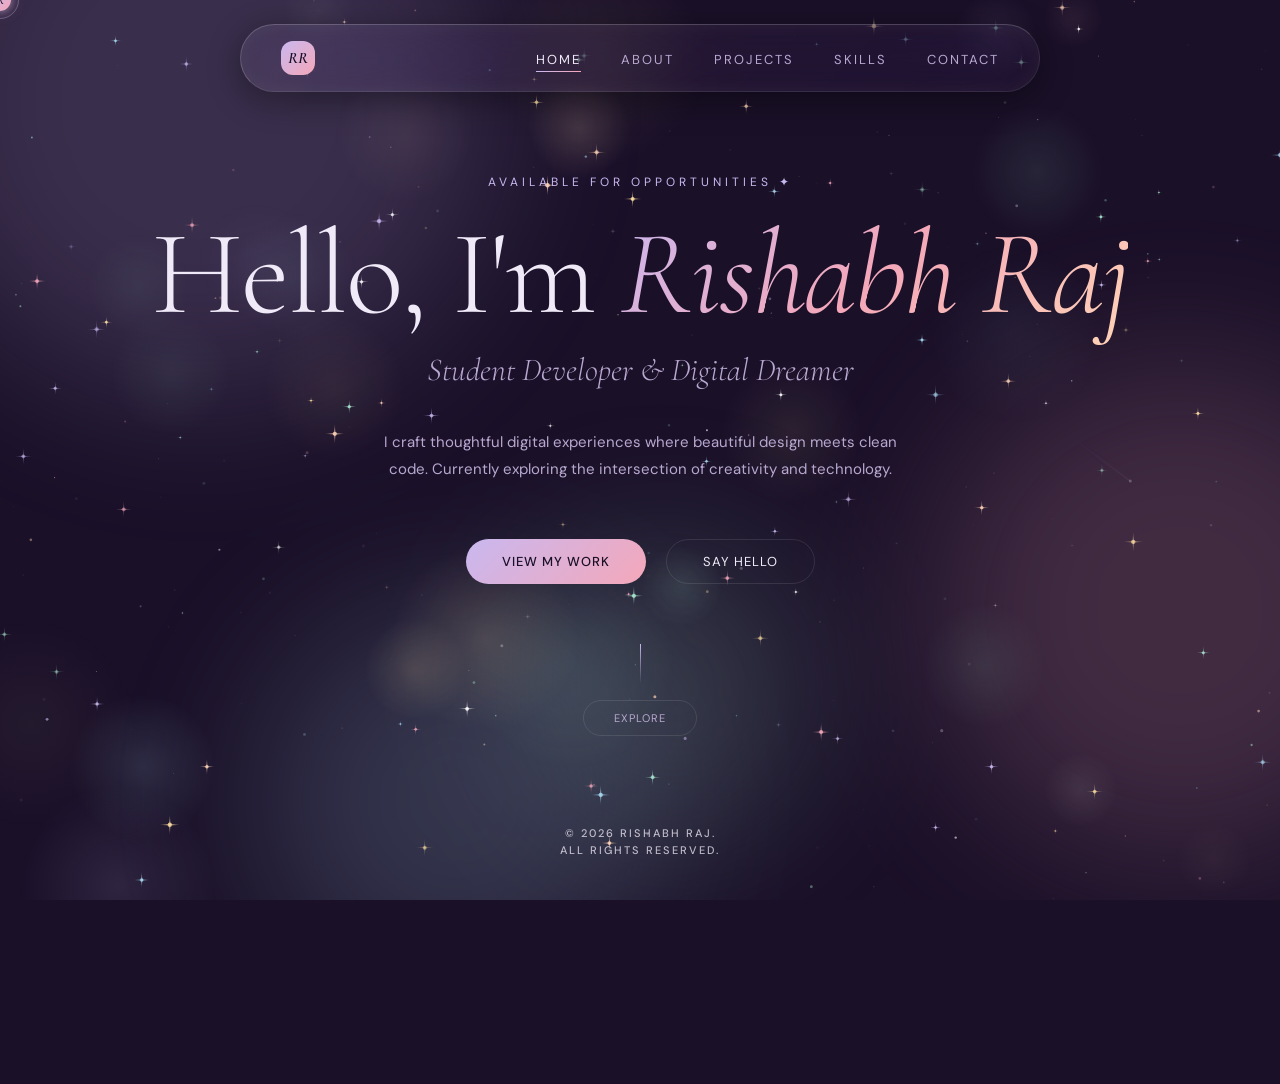
==== index.html @ dca831f1 "updated about page and added new sections" ====
<!DOCTYPE html>
<html lang="en">

<head>
  <meta charset="UTF-8">
  <meta name="viewport" content="width=device-width, initial-scale=1.0">
  <title>Rishabh's Portfolio</title>
  <link rel="icon"
    href="data:image/svg+xml,<svg xmlns='http://www.w3.org/2000/svg' viewBox='0 0 100 100'><rect width='100' height='100' rx='20' fill='%23c9b8f0'/><text x='50' y='72' font-family='serif' font-size='70' font-style='italic' fill='%231a1028' text-anchor='middle'>R</text></svg>">
  <link
    href="https://fonts.googleapis.com/css2?family=Cormorant+Garamond:ital,wght@0,300;0,400;0,600;1,300;1,400&family=DM+Sans:wght@300;400;500&display=swap"
    rel="stylesheet">
  <link rel="stylesheet" href="styles.css">
  <script src="tailwind-config.js"></script>
  <script src="https://cdn.tailwindcss.com"></script>
  </head>

<body>
  <!-- Loading Screen -->
  <div id="loading-screen">
    <div class="nav-logo-icon loading-logo">RR</div>
  </div>

  <div class="cursor" id="cursor">
    <div class="cursor-r">R</div>
  </div>
  <div class="cursor-ring" id="cursorRing"></div>

  <!-- Background -->
  <div class="bg-orbs">
    <div class="orb orb1"></div>
    <div class="orb orb2"></div>
    <div class="orb orb3"></div>
    <div class="orb orb4"></div>
  </div>
  <canvas id="starCanvas"></canvas>

  <!-- Nav -->
  <nav>
    <div class="nav-brand" onclick="showPage('home'); closeMobileNav();">
      <div class="nav-logo-icon">RR</div>
    </div>
    <ul class="nav-links">
      <li><a href="#" class="active" id="nav-home" onclick="showPage('home'); return false;">Home</a></li>
      <li><a href="#" id="nav-about" onclick="showPage('about'); return false;">About</a></li>
      <li><a href="#" id="nav-projects" onclick="showPage('projects'); return false;">Projects</a></li>
      <li><a href="#" id="nav-skills" onclick="showPage('skills'); return false;">Skills</a></li>
      <li><a href="#" id="nav-contact" onclick="showPage('contact'); return false;">Contact</a></li>
    </ul>
    <button class="nav-hamburger" id="hamburger" aria-label="Toggle menu" onclick="toggleMobileNav()">
      <span></span><span></span><span></span>
    </button>
    <button class="nav-back-btn" id="backBtn" aria-label="Go back" onclick="showPage('about'); closeMobileNav();" style="display:none;">
      ← Back
    </button>
  </nav>

  <!-- Mobile Nav Drawer -->
  <div class="mobile-nav-drawer" id="mobileNav">
    <a href="#" id="mnav-home" onclick="showPage('home');  closeMobileNav(); return false;">Home</a>
    <a href="#" id="mnav-about" onclick="showPage('about'); closeMobileNav(); return false;">About</a>
    <a href="#" id="mnav-projects" onclick="showPage('projects'); closeMobileNav(); return false;">Projects</a>
    <a href="#" id="mnav-skills" onclick="showPage('skills'); closeMobileNav(); return false;">Skills</a>
    <a href="#" id="mnav-contact" onclick="showPage('contact'); closeMobileNav(); return false;">Contact</a>
  </div>

  <!-- ===== HOME ===== -->
  <div class="page active" id="home">
    <div class="hero-eyebrow">Available for opportunities ✦</div>
    <h1 class="hero-name">Hello, I'm <span>Rishabh Raj</span></h1>
    <p class="hero-title">Student Developer & Digital Dreamer</p>
    <p class="hero-desc">I craft thoughtful digital experiences where beautiful design meets clean code. Currently
      exploring the intersection of creativity and technology.</p>
    <!-- <div class="hero-typing-wrap">
      I'm a <span class="hero-typing-text" id="typing-text"></span><span class="hero-typing-cursor"></span>
    </div> -->
    <div class="hero-cta">
      <a class="btn-primary" href="#" onclick="showPage('projects'); return false;">View My Work</a>
      <a class="btn-outline" href="#" onclick="showPage('contact'); return false;">Say Hello</a>
    </div>
    <div class="scroll-indicator">
      <div class="scroll-line"></div>
      <span class="btn-abt" onclick="showPage('about'); return false;">Explore</span>
    </div>
    <div class="copyright" style="position: absolute; bottom: 20px; width: 100%;">&copy; 2026 Rishabh Raj.<br>All rights
      reserved.</div>
  </div>

  <!-- ===== ABOUT ===== -->
  <div class="section-page" id="about">
    <div class="section-header">
      <p class="section-eyebrow">Who I am</p>
      <h2 class="section-title">A little bit <em>about me</em></h2>
    </div>
    <div class="about-grid">
      <div class="about-left">
        <div class="about-avatar">
          <div class="avatar-ring"></div>
          <div class="avatar-initials">RR</div>
        </div>
        <div class="about-info">
          <p>🎓 Computer Science Student</p>
          <p>🌐 Technical Associate(Web Dev) at Coding Ninjas 10X SRM</p>
          <p>💻 Full-Stack Enthusiast</p>
          <p>📍 Chennai</p>

        </div>
      </div>
      <div class="about-right">
        <p class="about-bio">"I believe great software should feel effortless — the kind that makes you smile the moment
          you use it."</p>
        <p class="about-body">I'm a passionate student developer currently pursuing my B.Tech degree in Computer Science
          Engineering (Specialisation in Software Engineering) from SRMIST Kattankulathur,Chennai. I
          love building projects that blend aesthetic design with functional code — whether that's a sleek web app, an
          interactive dashboard, or a creative experiment.</p>
        <p class="about-body">When I'm not debugging at 2am, you'll find me sketching UI concepts, exploring new
          frameworks, or getting lost in a good playlist. I'm always looking for the next interesting problem to solve.
        </p>
        <div class="about-tags">
          <div class="tag">Open Source</div>
          <div class="tag">Web Dev</div>
          <div class="tag">Design Thinking</div>
          <div class="tag">Problem Solving</div>
          <div class="tag">Hackathons</div>
          <div class="tag">Coffee ☕</div>
        </div>
        <button class="btn-primary" style="margin-top:2rem;" onclick="showPage('education'); closeMobileNav();">View Education Details →</button>
      </div>
    </div>
    <div class="footer-line">✦ &nbsp; Always learning &nbsp; ✦</div>
    <div class="copyright">&copy; 2026 Rishabh Raj.<br>All rights reserved.</div>
  </div>

  <!-- ===== PROJECTS ===== -->
  <div class="section-page" id="projects">
    <div class="section-header">
      <p class="section-eyebrow">What I've built</p>
      <h2 class="section-title">Selected <em>Projects</em></h2>
    </div>
    <div class="projects-grid">
      <div class="project-card transition-all hover:scale-[1.02]" onclick="openProjectModal('french-tech')">
        <div class="project-arrow">↗</div>
        <div class="project-number">01</div>
        <div class="project-tag">Full Stack</div>
        <h3 class="project-title">France & Technology</h3>
        <p class="project-desc">A beautifully minimal website desgined on France and it's home developed technologies.
        </p>
        <div class="project-stack">
          <span class="stack-chip">React</span>
          <span class="stack-chip">Node.js</span>
          <span class="stack-chip">Tailwind</span>
        </div>
      </div>
      <div class="project-card transition-all hover:scale-[1.02]" onclick="openProjectModal('chandrayaan3')">
        <div class="project-arrow">↗</div>
        <div class="project-number">02</div>
        <div class="project-tag">Space Tech</div>
        <h3 class="project-title">Chandrayaan Mission Web</h3>
        <p class="project-desc">A website purely designed for information on third mission of Chandrayaan.</p>
        <div class="project-stack">
          <span class="stack-chip">HTML</span>
          <span class="stack-chip">Javascript</span>
          <span class="stack-chip">Tailwind</span>
        </div>
      </div>

      <div class="project-card transition-all hover:scale-[1.02]" onclick="openProjectModal('todo-cli')">
        <div class="project-arrow">↗</div>
        <div class="project-number">03</div>
        <div class="project-tag">CLI Tool</div>
        <h3 class="project-title">To-Do List App</h3>
        <p class="project-desc">A terminal-based note-taking tool for developers with markdown support, tagging, and
          instant fuzzy search.</p>
        <div class="project-stack">
          <span class="stack-chip">Python</span>
          <span class="stack-chip">CLI</span>
          <span class="stack-chip">Terminal</span>
        </div>
      </div>

      <!-- <div class="project-card transition-all hover:scale-[1.02]" onclick="openProjectModal('tech-event')">
        <div class="project-arrow">↗</div>
        <div class="project-number">04</div>
        <div class="project-tag">Frontend</div>
        <h3 class="project-title">Tech Event Web</h3>
        <p class="project-desc">A clean and responsive promotional website for a technology event showcasing schedules
          and speakers.</p>
        <div class="project-stack">
          <span class="stack-chip">HTML</span>
          <span class="stack-chip">CSS</span>
          <span class="stack-chip">Javascript</span>
        </div>
      </div> -->
    </div>
    <div style="display: flex; justify-content: center; margin: 60px 0 30px;">
      <span class="btn-abt"
        onclick="window.open('https://github.com/OpticRish/','_blank'); event.stopPropagation();">More projects on
        GitHub ↗</span>
    </div>
    <div class="copyright">&copy; 2026 Rishabh Raj.<br>All rights reserved.</div>
  </div>

  <!-- ===== SKILLS ===== -->
  <div class="section-page" id="skills">
    <div class="section-header">
      <p class="section-eyebrow">What I know</p>
      <h2 class="section-title">My <em>Skills</em></h2>
    </div>
    <div class="skills-layout">
      <div class="skill-category">
        <div class="skill-category-title">Frontend</div>
        <div class="tools-cloud">
          <div class="tool-pill">HTML</div>
          <div class="tool-pill">CSS</div>
          <div class="tool-pill">Javascript</div>
          <div class="tool-pill">Tailwind</div>
          <div class="tool-pill">React</div>
        </div>
      </div>
      <div class="skill-category">

        <div class="skill-category">
          <div class="skill-category-title">Backend</div>
          <div class="tools-cloud">
            <div class="tool-pill">Node.js</div>
            <div class="tool-pill">MongoDB</div>
            <div class="tool-pill">Python</div>

          </div>
        </div>
      </div>
    </div>
    <div>
      <div class="skill-category">

        <div class="skill-category">
          <div class="skill-category-title">Other Skills</div>
          <div class="tools-cloud">
            <div class="tool-pill">Git</div>
            <div class="tool-pill">GitHub</div>
            <div class="tool-pill">Figma</div>
          </div>
        </div>
      </div>
    </div>
    <div class="skill-category">
      <div class="skill-category-title">Tools & Ecosystem</div>
      <div class="tools-cloud">
        <div class="tool-pill">VS Code</div>

        <div class="tool-pill">Vercel</div>
        <div class="tool-pill">Firebase</div>
        <div class="tool-pill">Notion</div>
        <div class="tool-pill">React Bits</div>
        <div class="tool-pill">Antigravity(MCP SERVER)</div>
      </div>
      <br>
    </div>
    <br>
    <div class="footer-line">✦ &nbsp; Always adding to the list &nbsp; ✦</div>
    <div class="copyright">&copy; 2026 Rishabh Raj.<br>All rights reserved.</div>
  </div>
  </div>
  <!-- <div class="footer-line">✦ &nbsp; Always adding to the list &nbsp; ✦</div> -->
  </div>

  <!-- ===== CONTACT ===== -->
  <div class="section-page" id="contact">
    <div class="section-header">
      <p class="section-eyebrow">Get in touch</p>
      <h2 class="section-title">Let's <em>connect</em></h2>
    </div>
    <div class="contact-layout">
      <div class="contact-left">
        <p class="contact-tagline">"Open to internships, collaborations, and interesting conversations."</p>
        <div class="contact-links">
          <a href="mailto:alex@example.com" class="contact-link">
            <div class="contact-icon email">✉</div>
            <div>
              <div
                style="font-size:12px;letter-spacing:1px;text-transform:uppercase;color:var(--muted);margin-bottom:2px;">
                Email</div>
              <div>rajrish0915@gmail.com</div>
            </div>
          </a>
          <a href="https://github.com/OpticRish/" target="_blank" rel="noopener noreferrer" class="contact-link">
            <div class="contact-icon github">⌘</div>
            <div>
              <div
                style="font-size:12px;letter-spacing:1px;text-transform:uppercase;color:var(--muted);margin-bottom:2px;">
                GitHub</div>
              <div>github.com/OpticRish</div>
            </div>
          </a>
          <a href="https://www.linkedin.com/in/rishabh-raj-1a5438371/" target="_blank" rel="noopener noreferrer"
            class="contact-link">
            <div class="contact-icon linkedin">in</div>
            <div>
              <div
                style="font-size:12px;letter-spacing:1px;text-transform:uppercase;color:var(--muted);margin-bottom:2px;">
                LinkedIn</div>
              <div>linkedin.com/in/rishabh-raj</div>
            </div>
          </a>

        </div>
      </div>
      <form id="contactForm" class="contact-form" action="https://formspree.io/f/xbdevveg" method="POST" onsubmit="return handleFormSubmit(event)">
        <div class="form-group">
          <label class="form-label">Your name</label>
          <input id="contact-name" name="name" type="text" class="form-input" placeholder="What should I call you?" required>
        </div>
        <div class="form-group">
          <label class="form-label">Email address</label>
          <input id="contact-email" name="email" type="email" class="form-input" placeholder="your@email.com" required>
        </div>
        <div class="form-group">
          <label class="form-label">Message</label>
          <textarea id="contact-message" name="message" class="form-textarea" placeholder="Tell me about your project, opportunity, or just say hi ✦" required></textarea>
        </div>
        <button type="submit" class="btn-primary" id="submit-btn" style="width:100%;justify-content:center;border:none;">Send Message ✦</button>
        <p id="contact-status" style="margin-top:1rem;color:var(--lavender);font-size:0.95rem;"></p>
      </form>
    </div>
    <div class="footer-line">✦ &nbsp; Made with care &nbsp; ✦</div>
    <div class="copyright">&copy; 2026 Rishabh Raj.<br>All rights reserved.</div>
  </div>

  <!-- ===== EDUCATION ===== -->
  <div class="section-page" id="education">
    <div class="section-header">
      <p class="section-eyebrow">My Journey</p>
      <h2 class="section-title"><em>Education & Experience</em></h2>
    </div>
    <div class="education-container max-w-3xl mx-auto">
      <!-- B.Tech -->
      <div class="education-card">
        <div class="education-header">
          <div>
            <h3 class="text-2xl text-lavender font-semibold">B.Tech in Computer Science Engineering</h3>
            <p class="text-muted text-sm mt-2">Specialisation: Software Engineering</p>
          </div>
          <span class="education-year">2025-2029</span>
        </div>
        <p class="text-textPrimary mb-3"><strong>SRMIST Kattankulathur, Chennai</strong></p>
        <p class="text-muted leading-relaxed mb-6">Currently pursuing my degree with focus on software engineering principles, web development, database management, and full-stack technologies. Actively involved in coding competitions and technical projects.</p>
        <div class="flex flex-wrap gap-2">
          <span class="px-3 py-1 bg-sky/10 border border-sky/20 rounded-lg text-[11px] text-sky">Programming for Problem Solving</span>
          <span class="px-3 py-1 bg-sky/10 border border-sky/20 rounded-lg text-[11px] text-sky">Web Development</span>
          <span class="px-3 py-1 bg-sky/10 border border-sky/20 rounded-lg text-[11px] text-sky">Database Management</span>
          <span class="px-3 py-1 bg-sky/10 border border-sky/20 rounded-lg text-[11px] text-sky">Object-Oriented Programming</span>
        </div>
      </div>

      <!-- Technical Associate -->
      <div class="education-card">
        <div class="education-header">
          <div>
            <h3 class="text-2xl text-lavender font-semibold">Technical Associate (Web Dev)</h3>
            <p class="text-muted text-sm mt-2">Coding Ninjas 10X SRM</p>
          </div>
          <span class="education-year">2026-Still Going On</span>
        </div>
        <p class="text-muted leading-relaxed mb-6">Mentoring students in web development fundamentals, conducting problem-solving sessions, and guiding through real-world projects. Helping students understand core concepts and best practices in modern web technologies.</p>
        <div class="flex flex-wrap gap-2">
          <span class="px-3 py-1 bg-mint/10 border border-mint/20 rounded-lg text-[11px] text-mint">Mentoring</span>
          <span class="px-3 py-1 bg-mint/10 border border-mint/20 rounded-lg text-[11px] text-mint">Guiding</span>
          <span class="px-3 py-1 bg-mint/10 border border-mint/20 rounded-lg text-[11px] text-mint">Leading</span>
          <span class="px-3 py-1 bg-mint/10 border border-mint/20 rounded-lg text-[11px] text-mint">Learning</span>
        </div>
      </div>
    </div>
    <div class="footer-line">✦ &nbsp; Always learning & growing &nbsp; ✦</div>
    <div class="copyright">&copy; 2026 Rishabh Raj.<br>All rights reserved.</div>
  </div>

  <!-- ===== PROJECT MODAL ===== -->
  <div id="project-modal"
    class="fixed inset-0 z-[999999] hidden items-center justify-center p-4 sm:p-6 opacity-0 transition-opacity duration-300 flex">
    <div class="absolute inset-0 project-modal-backdrop bg-deep/50 backdrop-blur-sm" onclick="closeProjectModal()"></div>
    <div
      class="relative w-full max-w-4xl bg-mid/30 backdrop-blur-[40px] border border-white/20 border-t-white/30 border-l-white/30 rounded-3xl shadow-[0_8px_32px_rgba(0,0,0,0.5),inset_0_0_32px_rgba(255,255,255,0.05)] overflow-hidden transform scale-95 transition-transform duration-300 flex flex-col md:flex-row h-auto max-h-[90vh]"
      id="project-modal-content">
      <button onclick="closeProjectModal()"
        class="absolute top-4 right-4 text-white/70 hover:text-white bg-deep/40 hover:bg-deep/60 rounded-full w-10 h-10 flex items-center justify-center transition-all z-10 text-2xl border border-white/20 backdrop-blur-md">&times;</button>

      <!-- Image Section -->
      <div
        class="w-full md:w-1/2 bg-deep/20 min-h-[250px] relative flex items-center justify-center p-6 border-b md:border-b-0 md:border-r border-white/10">
        <div
          class="w-full h-full rounded-xl overflow-hidden border border-white/10 shadow-[0_8px_32px_rgba(0,0,0,0.3)] relative group">
          <img id="modal-img" src="" alt="Project Preview"
            class="w-full h-full object-cover object-top transition-transform duration-700 group-hover:scale-105" />
        </div>
      </div>

      <!-- Content Section -->
      <div class="w-full md:w-1/2 p-8 sm:p-10 flex flex-col justify-center overflow-y-auto">
        <div id="modal-tag"
          class="inline-block px-3 py-1 bg-lavender/10 text-lavender text-xs uppercase tracking-widest rounded-lg w-max mb-4">
          Tag</div>
        <h2 id="modal-title" class="font-serif text-3xl sm:text-4xl text-textPrimary mb-4 leading-tight italic">Project
          Title</h2>
        <p id="modal-desc" class="text-muted text-sm sm:text-base leading-relaxed mb-8">Detailed description goes
          here...</p>

        <div class="mb-8">
          <h4 class="text-[10px] uppercase tracking-widest text-rose mb-3">Tech Stack</h4>
          <div id="modal-stack" class="flex flex-wrap gap-2">
            <!-- Stack chips injected via JS -->
          </div>
        </div>

        <div class="flex flex-wrap gap-4 mt-auto pt-4 border-t border-lavender/10">
          <a id="modal-live-link" href="#" target="_blank"
            class="px-6 py-3 bg-lavender text-deep rounded-full text-sm font-semibold hover:bg-rose transition-all flex items-center gap-2 shadow-[0_0_15px_rgba(201,184,240,0.3)] hover:scale-105">
            <span>Visit Live Site</span> ↗
          </a>
          <a id="modal-github" href="#" target="_blank"
            class="px-6 py-3 border border-lavender/30 rounded-full text-sm text-textPrimary hover:border-lavender hover:bg-lavender/10 transition-all flex items-center gap-2 hover:scale-105">
            <span>GitHub Repo</span> <span class="text-lg">⌘</span>
          </a>
        </div>
      </div>
    </div>
  </div>

    <script src="script.js"></script>
</body>

</html>
---- styles.css ----
:root {
  --rose: #f4a7b9;
  --lavender: #c9b8f0;
  --sky: #a8d8f0;
  --mint: #a8e6cf;
  --peach: #ffd3b6;
  --gold: #ffe0a3;
  --deep: #1a1028;
  --mid: #2d1f45;
  --soft: #3d2a5a;
  --text: #f0eaf8;
  --muted: #b8a8d0;
  --card: rgba(255, 255, 255, 0.05);
  --border: rgba(255, 255, 255, 0.1);
}

* {
  margin: 0;
  padding: 0;
  box-sizing: border-box;
}

html {
  scroll-behavior: smooth;
}

body {
  font-family: 'DM Sans', sans-serif;
  background: var(--deep);
  color: var(--text);
  min-height: 100vh;
  overflow-x: hidden;
}

/* ===== LOADER ===== */
#loading-screen {
  position: fixed;
  inset: 0;
  background: var(--deep);
  z-index: 99999;
  display: flex;
  align-items: center;
  justify-content: center;
  transition: opacity 0.8s ease-out, visibility 0.8s ease-out;
}

.loading-logo {
  animation: pulseLogo 1.5s infinite ease-in-out;
}

@keyframes pulseLogo {
  0% {
    transform: scale(1);
    box-shadow: 0 0 0 rgba(201, 184, 240, 0);
  }

  50% {
    transform: scale(1.15);
    box-shadow: 0 0 30px rgba(201, 184, 240, 0.4);
  }

  100% {
    transform: scale(1);
    box-shadow: 0 0 0 rgba(201, 184, 240, 0);
  }
}

body.loaded #loading-screen {
  opacity: 0;
  visibility: hidden;
}

/* ===== CURSOR ===== */
/* Hide system cursor everywhere */
/* On touch/mobile: restore normal cursor */
@media (hover: none) and (pointer: coarse) {
  *,
  *::before,
  *::after {
    cursor: auto !important;
  }

  .cursor,
  .cursor-ring {
    display: none !important;
  }
}

@media (hover: hover) {
  *,
  *::before,
  *::after {
    cursor: none !important;
  }
}

/* The "R" cursor badge */
.cursor {
  width: 22px;
  height: 22px;
  position: fixed;
  pointer-events: none;
  z-index: 9999999;
  transform: translate(-50%, -50%);
  transition: transform 0.18s cubic-bezier(0.23, 1, 0.32, 1),
    opacity 0.3s ease;
  will-change: left, top, transform;
}

/* Inner SVG R label */
.cursor-r {
  width: 100%;
  height: 100%;
  border-radius: 50%;
  background: linear-gradient(135deg, var(--lavender), var(--rose));
  display: flex;
  align-items: center;
  justify-content: center;
  font-family: 'Cormorant Garamond', serif;
  font-size: 11px;
  font-weight: 600;
  font-style: italic;
  color: var(--deep);
  box-shadow:
    0 0 8px rgba(201, 184, 240, 0.6),
    0 0 16px rgba(244, 167, 185, 0.3);
  transition: transform 0.15s ease, box-shadow 0.15s ease;
}

/* Trailing ring */
.cursor-ring {
  width: 38px;
  height: 38px;
  border: 1.5px solid rgba(201, 184, 240, 0.35);
  border-radius: 50%;
  position: fixed;
  pointer-events: none;
  z-index: 9999998;
  transform: translate(-50%, -50%);
  transition: left 0.14s ease, top 0.14s ease;
  backdrop-filter: blur(0px);
}

/* Scale up cursor R on hoverable elements */
a:hover~.cursor .cursor-r,
button:hover~.cursor .cursor-r {
  transform: scale(1.3);
}

.cursor.cursor--hover .cursor-r {
  transform: scale(1.35);
  box-shadow:
    0 0 16px rgba(201, 184, 240, 0.8),
    0 0 32px rgba(244, 167, 185, 0.5);
}

.cursor-ring.cursor--hover {
  border-color: rgba(201, 184, 240, 0.6);
  width: 46px;
  height: 46px;
}

/* ===== BACKGROUND ===== */
.bg-orbs {
  position: fixed;
  inset: 0;
  pointer-events: none;
  z-index: 0;
  overflow: hidden;
}

.orb {
  position: absolute;
  border-radius: 50%;
  filter: blur(80px);
  opacity: 0.18;
  animation: drift 20s ease-in-out infinite alternate;
}

.orb1 {
  width: 600px;
  height: 600px;
  background: var(--lavender);
  top: -200px;
  left: -100px;
  animation-duration: 25s;
}

.orb2 {
  width: 500px;
  height: 500px;
  background: var(--rose);
  top: 40%;
  right: -150px;
  animation-duration: 30s;
}

.orb3 {
  width: 400px;
  height: 400px;
  background: var(--sky);
  bottom: -100px;
  left: 20%;
  animation-duration: 22s;
}

.orb4 {
  width: 300px;
  height: 300px;
  background: var(--mint);
  top: 60%;
  left: 40%;
  animation-duration: 18s;
}

@keyframes drift {
  0% {
    transform: translate(0, 0) scale(1);
  }

  100% {
    transform: translate(40px, 60px) scale(1.08);
  }
}

/* ===== NAV ===== */
nav {
  position: fixed;
  top: 24px;
  left: 50%;
  transform: translateX(-50%);
  width: 90%;
  max-width: 800px;
  z-index: 100;
  display: flex;
  justify-content: space-between;
  align-items: center;
  padding: 16px 40px;
  background: linear-gradient(135deg, rgba(255, 255, 255, 0.05), rgba(255, 255, 255, 0.01));
  backdrop-filter: blur(40px) saturate(150%);
  -webkit-backdrop-filter: blur(40px) saturate(150%);
  border: 1px solid rgba(255, 255, 255, 0.1);
  border-top: 1px solid rgba(255, 255, 255, 0.2);
  border-left: 1px solid rgba(255, 255, 255, 0.2);
  border-radius: 40px;
  box-shadow: 0 8px 32px rgba(0, 0, 0, 0.4), inset 0 0 20px rgba(255, 255, 255, 0.05);
  transition: padding 0.3s, width 0.3s, top 0.3s;
}

.nav-brand {
  display: flex;
  align-items: center;
  gap: 12px;
  cursor: pointer;
}

.nav-logo-icon {
  display: flex;
  align-items: center;
  justify-content: center;
  width: 34px;
  height: 34px;
  background: linear-gradient(135deg, var(--lavender), var(--rose));
  border-radius: 12px;
  font-family: 'Cormorant Garamond', serif;
  font-size: 16px;
  font-weight: 600;
  color: var(--deep);
  font-style: italic;
}

.nav-logo {
  font-family: 'Cormorant Garamond', serif;
  font-size: 24px;
  font-weight: 300;
  letter-spacing: 3px;
  background: linear-gradient(135deg, var(--lavender), var(--rose));
  -webkit-background-clip: text;
  -webkit-text-fill-color: transparent;
  background-clip: text;
}

.nav-links {
  display: flex;
  gap: 40px;
  list-style: none;
}

.nav-links li a {
  color: var(--muted);
  text-decoration: none;
  font-size: 13px;
  letter-spacing: 2px;
  text-transform: uppercase;
  font-weight: 400;
  transition: color 0.3s;
  position: relative;
}

.nav-links li a::after {
  content: '';
  position: absolute;
  bottom: -4px;
  left: 0;
  right: 0;
  height: 1px;
  background: linear-gradient(90deg, var(--lavender), var(--rose));
  transform: scaleX(0);
  transition: transform 0.3s;
  transform-origin: left;
}

.nav-links li a:hover {
  color: var(--text);
}

.nav-links li a:hover::after {
  transform: scaleX(1);
}

.nav-links li a.active {
  color: var(--text);
}

.nav-links li a.active::after {
  transform: scaleX(1);
}

/* ===== PAGES ===== */
.page {
  display: none;
  min-height: 100vh;
  position: relative;
  z-index: 1;
}

.page.active {
  display: block;
}

/* ===== HOME PAGE ===== */
#home {
  display: none;
  align-items: center;
  justify-content: center;
  flex-direction: column;
  min-height: 100vh;
  padding: 120px 60px 80px;
  text-align: center;
  position: relative;
}

#home.active {
  display: flex;
}

.hero-eyebrow {
  font-size: 12px;
  letter-spacing: 4px;
  text-transform: uppercase;
  color: var(--lavender);
  margin-bottom: 24px;
  opacity: 0;
  animation: fadeUp 0.8s ease 0.3s forwards;
}

.hero-name {
  font-family: 'Cormorant Garamond', serif;
  font-size: clamp(64px, 10vw, 120px);
  font-weight: 300;
  line-height: 1;
  letter-spacing: -2px;
  margin-bottom: 16px;
  opacity: 0;
  animation: fadeUp 0.8s ease 0.5s forwards;
}

.hero-name span {
  font-style: italic;
  background: linear-gradient(135deg, var(--lavender) 0%, var(--rose) 50%, var(--peach) 100%);
  -webkit-background-clip: text;
  -webkit-text-fill-color: transparent;
  background-clip: text;
}

.hero-title {
  font-family: 'Cormorant Garamond', serif;
  font-size: clamp(20px, 3vw, 32px);
  font-weight: 300;
  font-style: italic;
  color: var(--muted);
  margin-bottom: 40px;
  opacity: 0;
  animation: fadeUp 0.8s ease 0.7s forwards;
}

.hero-desc {
  max-width: 520px;
  font-size: 15px;
  line-height: 1.8;
  color: var(--muted);
  margin-bottom: 56px;
  opacity: 0;
  animation: fadeUp 0.8s ease 0.9s forwards;
}

.hero-cta {
  display: flex;
  gap: 20px;
  justify-content: center;
  opacity: 0;
  animation: fadeUp 0.8s ease 1.1s forwards;
}

.btn-primary {
  padding: 14px 36px;
  background: linear-gradient(135deg, var(--lavender), var(--rose));
  color: var(--deep);
  border: none;
  border-radius: 40px;
  font-family: 'DM Sans', sans-serif;
  font-size: 13px;
  font-weight: 500;
  letter-spacing: 1px;
  text-transform: uppercase;
  cursor: pointer;
  transition: transform 0.3s, box-shadow 0.3s;
  text-decoration: none;
}

.btn-primary:hover {
  transform: translateY(-2px);
  box-shadow: 0 12px 40px rgba(201, 184, 240, 0.3);
}

.btn-outline {
  padding: 13px 36px;
  background: transparent;
  color: var(--text);
  border: 1px solid var(--border);
  border-radius: 40px;
  font-family: 'DM Sans', sans-serif;
  font-size: 13px;
  font-weight: 400;
  letter-spacing: 1px;
  text-transform: uppercase;
  cursor: pointer;
  transition: border-color 0.3s, background 0.3s;
  text-decoration: none;
}

.btn-outline:hover {
  border-color: var(--lavender);
  background: rgba(201, 184, 240, 0.08);
}

.btn-abt {
  padding: 10px 30px;
  border-color: #c9b8f0;
  letter-spacing: 1px;
  background: transparent;
  border: 1px solid var(--border);
  border-radius: 40px;
  cursor: pointer;
  text-transform: uppercase;
  transition: border-color 0.3s, background 0.3s;
}

.btn-abt:hover {
  border-color: var(--blue);
  background: #997c9e27;
}

.scroll-indicator {
  margin-top: 60px;
  margin-bottom: 30px;
  display: flex;
  flex-direction: column;
  align-items: center;
  gap: 16px;
  color: var(--muted);
  font-size: 11px;
  letter-spacing: 2px;
  text-transform: uppercase;
  opacity: 0;
  animation: fadeIn 1s ease 1.8s forwards;
}

.scroll-line {
  width: 1px;
  height: 40px;
  background: linear-gradient(to bottom, var(--lavender), transparent);
  animation: scrollPulse 2s ease-in-out infinite;
}

@keyframes scrollPulse {
  0%,
  100% {
    opacity: 0.3;
    height: 40px;
  }

  50% {
    opacity: 1;
    height: 60px;
  }
}

/* ===== SECTION BASE ===== */
.section-page {
  display: none;
  min-height: 100vh;
  padding: 120px 60px 80px;
  position: relative;
  z-index: 1;
}

.section-page.active {
  display: block;
}

.section-header {
  margin-bottom: 64px;
  opacity: 0;
  animation: fadeUp 0.8s ease 0.2s forwards;
}

.section-eyebrow {
  font-size: 11px;
  letter-spacing: 4px;
  text-transform: uppercase;
  color: var(--rose);
  margin-bottom: 12px;
}

.section-title {
  font-family: 'Cormorant Garamond', serif;
  font-size: clamp(44px, 6vw, 72px);
  font-weight: 300;
  line-height: 1.05;
}

.section-title em {
  font-style: italic;
  background: linear-gradient(135deg, var(--lavender), var(--rose));
  -webkit-background-clip: text;
  -webkit-text-fill-color: transparent;
  background-clip: text;
}

/* ===== ABOUT PAGE ===== */
.about-grid {
  display: grid;
  grid-template-columns: 1fr 1fr;
  gap: 80px;
  align-items: start;
  opacity: 0;
  animation: fadeUp 0.8s ease 0.4s forwards;
}

.about-left {
  background: transparent;
}

.about-avatar {
  width: 280px;
  height: 360px;
  border-radius: 120px 120px 40px 40px;
  background: linear-gradient(160deg, var(--lavender) 0%, var(--rose) 50%, var(--peach) 100%);
  margin-bottom: 32px;
  position: relative;
  overflow: hidden;
  display: flex;
  align-items: center;
  justify-content: center;
}

.avatar-initials {
  font-family: 'Cormorant Garamond', serif;
  font-size: 80px;
  font-weight: 300;
  color: rgba(26, 16, 40, 0.5);
  font-style: italic;
}

.avatar-ring {
  position: absolute;
  inset: -12px;
  border-radius: 132px 132px 52px 52px;
  border: 1px solid var(--lavender);
  opacity: 0.3;
}

.about-info p {
  font-size: 14px;
  color: var(--muted);
  line-height: 1.8;
  margin-bottom: 12px;
}

.about-right {
  background: transparent;
}

.about-bio {
  font-family: 'Cormorant Garamond', serif;
  font-size: 22px;
  font-weight: 300;
  line-height: 1.6;
  color: var(--text);
  margin-bottom: 32px;
}

.about-body {
  font-size: 15px;
  color: var(--muted);
  line-height: 1.9;
  margin-bottom: 24px;
}

.about-tags {
  display: flex;
  flex-wrap: wrap;
  gap: 10px;
  margin-top: 32px;
}

.tag {
  padding: 8px 20px;
  background: var(--card);
  border: 1px solid var(--border);
  border-radius: 30px;
  font-size: 12px;
  color: var(--muted);
  letter-spacing: 1px;
  backdrop-filter: blur(10px);
  transition: border-color 0.3s, color 0.3s;
}

.tag:hover {
  border-color: var(--lavender);
  color: var(--text);
}

/* ===== PROJECTS PAGE ===== */
.projects-grid {
  display: grid;
  grid-template-columns: repeat(auto-fill, minmax(340px, 1fr));
  gap: 28px;
  opacity: 0;
  animation: fadeUp 0.8s ease 0.4s forwards;
}

.project-card {
  background: var(--card);
  border: 1px solid var(--border);
  border-radius: 24px;
  padding: 32px;
  backdrop-filter: blur(20px);
  transition: transform 0.4s ease, border-color 0.4s, box-shadow 0.4s;
  cursor: pointer;
  position: relative;
  overflow: hidden;
}

.project-card::before {
  content: '';
  position: absolute;
  inset: 0;
  background: linear-gradient(135deg, rgba(201, 184, 240, 0.05), rgba(244, 167, 185, 0.05));
  opacity: 0;
  transition: opacity 0.4s;
}

.project-card:hover {
  transform: translateY(-6px);
  border-color: rgba(201, 184, 240, 0.3);
  box-shadow: 0 20px 60px rgba(201, 184, 240, 0.1);
}

.project-card:hover::before {
  opacity: 1;
}

.project-number {
  font-family: 'Cormorant Garamond', serif;
  font-size: 48px;
  font-weight: 300;
  color: rgba(201, 184, 240, 0.15);
  margin-bottom: 16px;
  font-style: italic;
}

.project-tag {
  display: inline-block;
  padding: 4px 12px;
  background: rgba(201, 184, 240, 0.12);
  border-radius: 10px;
  font-size: 11px;
  color: var(--lavender);
  letter-spacing: 1px;
  text-transform: uppercase;
  margin-bottom: 16px;
}

.project-title {
  font-family: 'Cormorant Garamond', serif;
  font-size: 28px;
  font-weight: 400;
  margin-bottom: 12px;
  line-height: 1.2;
}

.project-desc {
  font-size: 14px;
  color: var(--muted);
  line-height: 1.7;
  margin-bottom: 24px;
}

.project-stack {
  display: flex;
  gap: 8px;
  flex-wrap: wrap;
}

.stack-chip {
  padding: 4px 10px;
  background: rgba(168, 216, 240, 0.1);
  border: 1px solid rgba(168, 216, 240, 0.2);
  border-radius: 8px;
  font-size: 11px;
  color: var(--sky);
  letter-spacing: 0.5px;
}

.project-arrow {
  position: absolute;
  top: 32px;
  right: 32px;
  width: 36px;
  height: 36px;
  border: 1px solid var(--border);
  border-radius: 50%;
  display: flex;
  align-items: center;
  justify-content: center;
  color: var(--muted);
  font-size: 16px;
  transition: border-color 0.3s, color 0.3s, transform 0.3s;
}

.project-card:hover .project-arrow {
  color: var(--lavender);
  transform: rotate(45deg);
}

/* ===== SKILLS PAGE ===== */
.skills-layout {
  display: grid;
  grid-template-columns: 1fr 1fr;
  gap: 60px;
  opacity: 0;
  animation: fadeUp 0.8s ease 0.4s forwards;
}

.skill-category {
  margin-bottom: 40px;
}

.skill-category-title {
  font-size: 11px;
  letter-spacing: 3px;
  text-transform: uppercase;
  color: var(--lavender);
  margin-bottom: 24px;
  padding-bottom: 12px;
  border-bottom: 1px solid var(--border);
}

.skill-item {
  margin-bottom: 20px;
}

.skill-row {
  display: flex;
  justify-content: space-between;
  align-items: center;
  margin-bottom: 8px;
}

.skill-name {
  font-size: 14px;
  color: var(--text);
}

.skill-pct {
  font-size: 12px;
  color: var(--muted);
}

.skill-bar {
  height: 3px;
  background: rgba(255, 255, 255, 0.06);
  border-radius: 2px;
  overflow: hidden;
}

.skill-fill {
  height: 100%;
  border-radius: 2px;
  background: linear-gradient(90deg, var(--lavender), var(--rose));
  width: 0;
  transition: width 1.2s cubic-bezier(0.16, 1, 0.3, 1);
}

.skill-fill.sky {
  background: linear-gradient(90deg, var(--sky), var(--mint));
}

.skill-fill.peach {
  background: linear-gradient(90deg, var(--peach), var(--gold));
}

.tools-cloud {
  display: flex;
  flex-wrap: wrap;
  gap: 10px;
}

.tool-pill {
  padding: 10px 20px;
  background: var(--card);
  border: 1px solid var(--border);
  border-radius: 20px;
  font-size: 13px;
  color: var(--muted);
  backdrop-filter: blur(10px);
  transition: all 0.3s;
}

.tool-pill:hover {
  border-color: var(--lavender);
  color: var(--text);
  transform: translateY(-2px);
}

/* ===== CONTACT PAGE ===== */
.contact-layout {
  display: grid;
  grid-template-columns: 1fr 1.2fr;
  gap: 80px;
  align-items: start;
  opacity: 0;
  animation: fadeUp 0.8s ease 0.4s forwards;
}

.contact-left {
  background: transparent;
}

.contact-tagline {
  font-family: 'Cormorant Garamond', serif;
  font-size: 28px;
  font-weight: 300;
  line-height: 1.5;
  color: var(--text);
  margin-bottom: 32px;
  font-style: italic;
}

.contact-links {
  display: flex;
  flex-direction: column;
  gap: 16px;
}

.contact-link {
  display: flex;
  align-items: center;
  gap: 16px;
  padding: 16px 20px;
  background: var(--card);
  border: 1px solid var(--border);
  border-radius: 16px;
  text-decoration: none;
  color: var(--muted);
  font-size: 14px;
  transition: all 0.3s;
  backdrop-filter: blur(10px);
}

.contact-link:hover {
  border-color: var(--lavender);
  color: var(--text);
  transform: translateX(6px);
}

.contact-icon {
  width: 36px;
  height: 36px;
  border-radius: 10px;
  display: flex;
  align-items: center;
  justify-content: center;
  font-size: 16px;
}

.contact-icon.email {
  background: rgba(244, 167, 185, 0.15);
}

.contact-icon.github {
  background: rgba(201, 184, 240, 0.15);
}

.contact-icon.linkedin {
  background: rgba(168, 216, 240, 0.15);
}

.contact-icon.twitter {
  background: rgba(168, 230, 207, 0.15);
}

.contact-form {
  background: transparent;
}

.form-group {
  margin-bottom: 24px;
}

.form-label {
  display: block;
  font-size: 11px;
  letter-spacing: 2px;
  text-transform: uppercase;
  color: var(--muted);
  margin-bottom: 10px;
}

.form-input,
.form-textarea {
  width: 100%;
  padding: 14px 20px;
  background: var(--card);
  border: 1px solid var(--border);
  border-radius: 12px;
  color: var(--text);
  font-family: 'DM Sans', sans-serif;
  font-size: 14px;
  outline: none;
  transition: border-color 0.3s;
  backdrop-filter: blur(10px);
  resize: none;
}

.form-input:focus,
.form-textarea:focus {
  border-color: var(--lavender);
}

.form-textarea {
  height: 140px;
}

.form-input::placeholder,
.form-textarea::placeholder {
  color: rgba(184, 168, 208, 0.5);
}

/* ===== ANIMATIONS ===== */
@keyframes fadeUp {
  from {
    opacity: 0;
    transform: translateY(30px);
  }

  to {
    opacity: 1;
    transform: translateY(0);
  }
}

@keyframes fadeIn {
  from {
    opacity: 0;
  }

  to {
    opacity: 1;
  }
}

/* ===== CANVAS STARFIELD ===== */
#starCanvas {
  position: fixed;
  inset: 0;
  pointer-events: none;
  z-index: 0;
  width: 100%;
  height: 100%;
}

/* ===== FOOTER ===== */
.footer-line {
  text-align: center;
  color: var(--muted);
  font-size: 12px;
  letter-spacing: 1px;
  padding: 40px 0 2px;
  opacity: 0.5;
}

.footer-linegit {
  cursor: pointer;
  text-align: center;
  color: var(--muted);
  font-size: 12px;
  letter-spacing: 1px;
  padding: 35px 0 2px;
  opacity: 0.5;
}

.copyright {
  text-align: center;
  color: var(--text);
  font-size: 11px;
  letter-spacing: 2px;
  padding: 8px 0 20px;
  opacity: 0.75;
  text-transform: uppercase;
  line-height: 1.6;
  font-weight: 500;
}

/* ===== HAMBURGER BUTTON ===== */
.nav-hamburger {
  display: none;
  flex-direction: column;
  gap: 5px;
  background: rgba(255, 255, 255, 0.08);
  border: 1px solid rgba(255, 255, 255, 0.18);
  backdrop-filter: blur(18px);
  -webkit-backdrop-filter: blur(18px);
  box-shadow: inset 0 1px 0 rgba(255, 255, 255, 0.15), 0 16px 40px rgba(0, 0, 0, 0.15);
  border-radius: 18px;
  padding: 10px;
  z-index: 200;
  transition: transform 0.25s ease, box-shadow 0.25s ease, background 0.25s ease;
}

.nav-hamburger:hover {
  transform: translateY(-1px);
  background: rgba(255, 255, 255, 0.14);
  box-shadow: inset 0 1px 0 rgba(255, 255, 255, 0.2), 0 20px 50px rgba(0, 0, 0, 0.18);
}

.nav-hamburger span {
  display: block;
  width: 22px;
  height: 2px;
  background: var(--lavender);
  border-radius: 999px;
  transition: transform 0.3s ease, opacity 0.3s ease, background 0.25s ease;
}

.nav-hamburger.open {
  background: rgba(201, 184, 240, 0.18);
  border-color: rgba(201, 184, 240, 0.28);
}

.nav-hamburger.open span {
  background: var(--text);
}

.nav-hamburger.open span:nth-child(1) {
  transform: translateY(7px) rotate(45deg);
}

.nav-hamburger.open span:nth-child(2) {
  opacity: 0;
}

.nav-hamburger.open span:nth-child(3) {
  transform: translateY(-7px) rotate(-45deg);
}

/* ===== NAV BACK BUTTON ===== */
.nav-back-btn {
  display: none;
  padding: 10px 16px;
  background: rgba(255, 255, 255, 0.08);
  border: 1px solid rgba(255, 255, 255, 0.18);
  backdrop-filter: blur(18px);
  -webkit-backdrop-filter: blur(18px);
  box-shadow: inset 0 1px 0 rgba(255, 255, 255, 0.15), 0 16px 40px rgba(0, 0, 0, 0.15);
  border-radius: 18px;
  color: var(--lavender);
  font-size: 14px;
  font-weight: 500;
  letter-spacing: 1px;
  cursor: pointer;
  z-index: 200;
  transition: transform 0.25s ease, box-shadow 0.25s ease, background 0.25s ease;
}

.nav-back-btn:hover {
  transform: translateY(-1px);
  background: rgba(255, 255, 255, 0.14);
  box-shadow: inset 0 1px 0 rgba(255, 255, 255, 0.2), 0 20px 50px rgba(0, 0, 0, 0.18);
}

/* ===== MOBILE NAV DRAWER ===== */
.mobile-nav-drawer {
  display: none;
  position: fixed;
  top: 90px;
  left: 5%;
  right: 5%;
  margin: 0 auto;
  padding: 24px 32px 32px;
  background: linear-gradient(135deg, rgba(255, 255, 255, 0.08), rgba(255, 255, 255, 0.02));
  backdrop-filter: blur(40px) saturate(150%);
  -webkit-backdrop-filter: blur(40px) saturate(150%);
  border: 1px solid rgba(255, 255, 255, 0.1);
  border-top: 1px solid rgba(255, 255, 255, 0.2);
  border-left: 1px solid rgba(255, 255, 255, 0.2);
  border-radius: 32px;
  box-shadow: 0 8px 32px rgba(0, 0, 0, 0.4), inset 0 0 20px rgba(255, 255, 255, 0.05);
  z-index: 150;
  flex-direction: column;
  gap: 8px;
  transform: scaleY(0);
  transform-origin: top;
  transition: transform 0.4s cubic-bezier(0.34, 1.56, 0.64, 1);
}

.mobile-nav-drawer.open {
  transform: scaleY(1);
}

.mobile-nav-drawer a {
  display: block;
  padding: 14px 0;
  color: var(--muted);
  text-decoration: none;
  font-size: 15px;
  letter-spacing: 3px;
  text-transform: uppercase;
  border-bottom: 1px solid var(--border);
  transition: color 0.3s;
}

.mobile-nav-drawer a:last-child {
  border-bottom: none;
}

.mobile-nav-drawer a:hover,
.mobile-nav-drawer a.active {
  color: var(--text);
}

#project-modal {
  display: flex;
  pointer-events: none;
}

#project-modal.open {
  opacity: 1;
  pointer-events: auto;
}

#project-modal #project-modal-content {
  transform: translateY(20px) scale(0.95);
  opacity: 0;
  transition: transform 0.35s ease-out, opacity 0.35s ease-out;
}

#project-modal.open #project-modal-content {
  transform: translateY(0) scale(1);
  opacity: 1;
}

#project-modal .project-modal-backdrop {
  opacity: 0;
  transition: opacity 0.35s ease;
}

#project-modal.open .project-modal-backdrop {
  opacity: 1;
}

body.modal-active {
  overflow: hidden;
}

#modal-live-link,
#modal-github {
  padding: 0.75rem 1.1rem;
  font-size: 0.85rem;
  letter-spacing: 0.02em;
}

#modal-live-link:hover,
#modal-github:hover {
  box-shadow: 0 0 24px rgba(201, 184, 240, 0.35),
    0 0 40px rgba(244, 167, 185, 0.18);
}

#modal-github:hover {
  box-shadow: 0 0 22px rgba(201, 184, 240, 0.28),
    0 0 35px rgba(123, 140, 255, 0.18);
}

/* ===== TABLET (≤ 768px) ===== */
@media (max-width: 768px) {
  /* Nav */
  nav {
    top: 16px;
    width: calc(100% - 32px);
    padding: 14px 20px;
    border-radius: 30px;
  }

  .nav-links {
    display: none;
  }

  .nav-hamburger {
    display: flex;
  }

  .mobile-nav-drawer {
    display: flex;
  }

  /* Hero */
  #home {
    padding: 110px 24px 80px;
    text-align: center;
  }

  .hero-name {
    font-size: clamp(42px, 12vw, 64px);
  }

  .hero-title {
    font-size: clamp(16px, 4vw, 22px);
  }

  .hero-desc {
    font-size: 14px;
  }

  .hero-cta {
    flex-direction: column;
    align-items: center;
    gap: 12px;
  }

  .btn-primary,
  .btn-outline {
    width: 200px;
    text-align: center;
  }

  /* Sections */
  .section-page {
    padding: 100px 24px 60px;
  }

  .section-title {
    font-size: clamp(36px, 9vw, 54px);
  }

  /* About */
  .about-grid {
    grid-template-columns: 1fr;
    gap: 40px;
  }

  .about-avatar {
    width: 200px;
    height: 260px;
    margin: 0 auto 24px;
  }

  /* Projects */
  .projects-grid {
    grid-template-columns: 1fr;
    gap: 20px;
  }

  .project-card {
    padding: 24px;
  }

  /* Skills */
  .skills-layout {
    grid-template-columns: 1fr;
    gap: 32px;
  }

  /* Contact */
  .contact-layout {
    grid-template-columns: 1fr;
    gap: 40px;
  }

  .contact-tagline {
    font-size: 20px;
  }
}

/* ===== SMALL PHONES (≤ 480px) ===== */
@media (max-width: 480px) {
  nav {
    padding: 12px 16px;
  }

  .nav-logo {
    font-size: 18px;
  }

  #home {
    padding: 100px 16px 60px;
  }

  .hero-name {
    font-size: clamp(36px, 11vw, 52px);
    letter-spacing: -1px;
  }

  .hero-eyebrow {
    font-size: 10px;
    letter-spacing: 3px;
  }

  .hero-cta {
    gap: 10px;
  }

  .btn-primary,
  .btn-outline {
    padding: 12px 28px;
    font-size: 12px;
  }

  .section-page {
    padding: 90px 16px 48px;
  }

  .section-title {
    font-size: clamp(30px, 9vw, 44px);
  }

  .about-avatar {
    width: 160px;
    height: 210px;
    border-radius: 80px 80px 30px 30px;
  }

  .project-card {
    padding: 20px;
    border-radius: 18px;
  }

  .project-title {
    font-size: 22px;
  }

  .contact-form .btn-primary {
    font-size: 12px;
  }

  .form-input,
  .form-textarea {
    font-size: 13px;
  }

  .tool-pill {
    font-size: 12px;
    padding: 8px 14px;
  }

  .tag {
    font-size: 11px;
    padding: 6px 14px;
  }

  .footer-line,
  .footer-linegit {
    font-size: 11px;
    padding: 24px 0 2px;
  }

  .copyright {
    font-size: 9px;
    padding: 6px 0 16px;
  }
}

.hero-typing-text {
  color: var(--mint);
}

.hero-typing-cursor {
  display: inline-block;
  width: 2px;
  height: 1.1em;
  background: var(--mint);
  margin-left: 2px;
  vertical-align: middle;
  animation: blink 1s infinite;
}

@keyframes blink {
  0%,
  100% {
    opacity: 1;
  }

  50% {
    opacity: 0;
  }
}

.hero-typing-wrap {
  font-family: var(--font-display);
  font-size: clamp(20px, 2.5vw, 28px);
  font-weight: 600;
  color: var(--gray);
  margin-bottom: 32px;
  animation: fadeUp 0.9s ease 0.7s both;
  min-height: 40px;
}

/* ===== EDUCATION PAGE ===== */
.education-container {
  width: 100%;
  padding: 0 20px;
}

.education-card {
  padding: 32px;
  background: linear-gradient(135deg, rgba(255, 255, 255, 0.05), rgba(255, 255, 255, 0.01));
  backdrop-filter: blur(40px) saturate(150%);
  -webkit-backdrop-filter: blur(40px) saturate(150%);
  border: 1px solid rgba(255, 255, 255, 0.1);
  border-top: 1px solid rgba(255, 255, 255, 0.2);
  border-left: 1px solid rgba(255, 255, 255, 0.2);
  border-radius: 24px;
  box-shadow: 0 8px 32px rgba(0, 0, 0, 0.4), inset 0 0 20px rgba(255, 255, 255, 0.05);
  margin-bottom: 28px;
  transition: transform 0.3s, box-shadow 0.3s;
}

.education-card:hover {
  transform: translateY(-2px);
  box-shadow: 0 12px 40px rgba(0, 0, 0, 0.5), inset 0 0 20px rgba(255, 255, 255, 0.08);
}

.education-header {
  display: flex;
  justify-content: space-between;
  align-items: flex-start;
  margin-bottom: 16px;
  gap: 16px;
}

.education-year {
  padding: 6px 16px;
  background: rgba(201, 184, 240, 0.1);
  border: 1px solid rgba(201, 184, 240, 0.2);
  border-radius: 20px;
  font-size: 12px;
  font-weight: 600;
  color: var(--lavender);
  white-space: nowrap;
}

@media (max-width: 768px) {
  .education-container {
    padding: 0;
  }

  .education-card {
    padding: 24px;
    margin-bottom: 20px;
  }

  .education-header {
    flex-direction: column;
    gap: 12px;
  }

  .education-year {
    align-self: flex-start;
  }

  .education-card h3 {
    text-align: center;
    font-size: 1.4rem;
  }
}
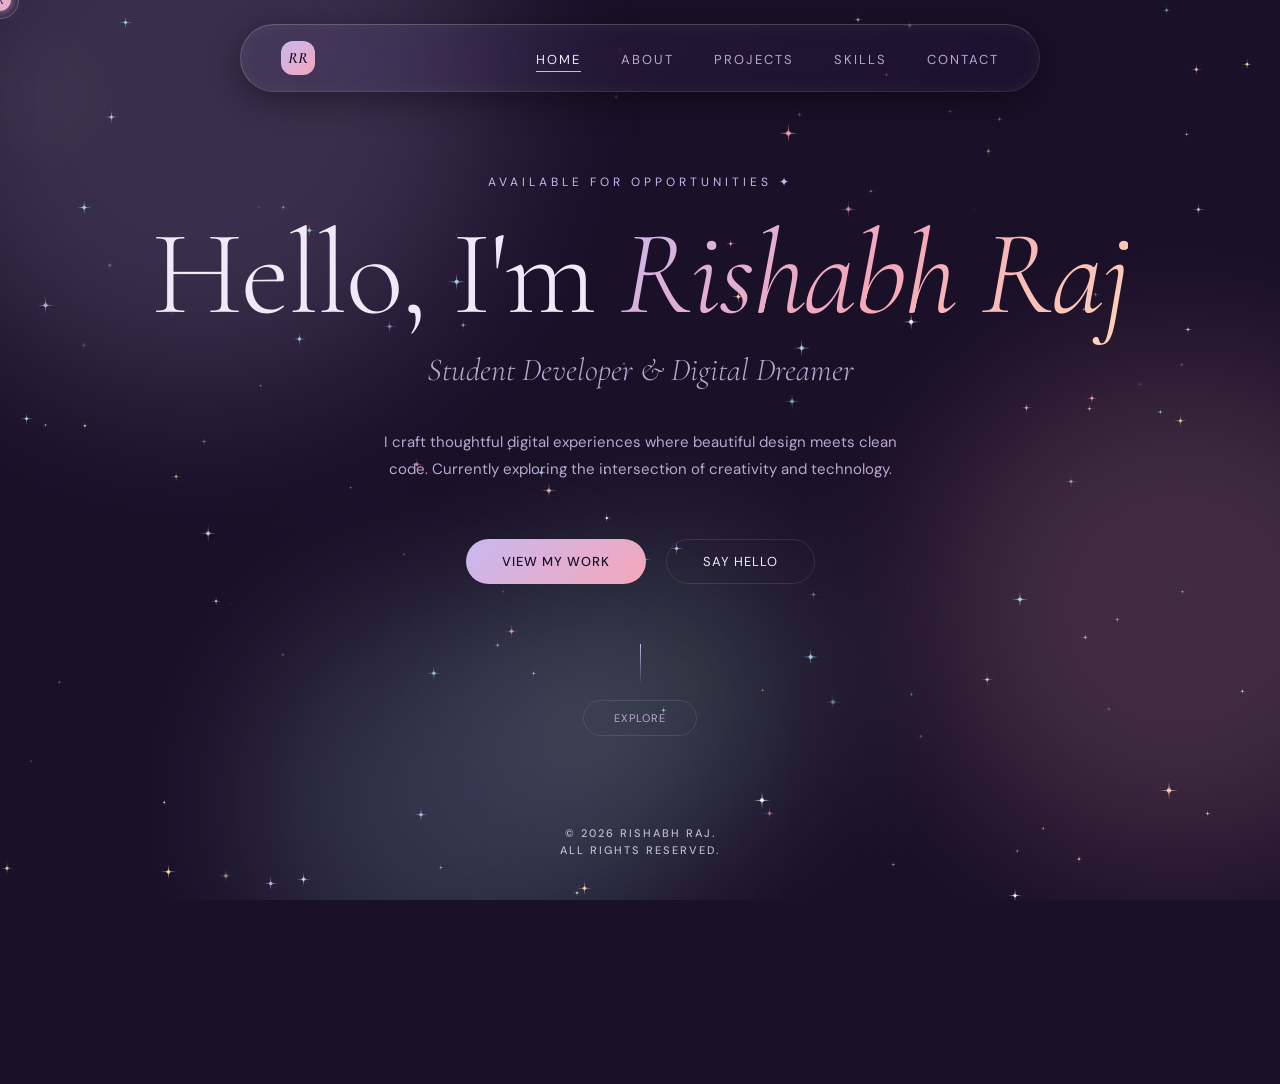
==== commit bb7092b2: "changes to education page" ====
--- a/index.html
+++ b/index.html
@@ -50,7 +50,7 @@
     <button class="nav-hamburger" id="hamburger" aria-label="Toggle menu" onclick="toggleMobileNav()">
       <span></span><span></span><span></span>
     </button>
-    <button class="nav-back-btn" id="backBtn" aria-label="Go back" onclick="showPage('about'); closeMobileNav();" style="display:none;">
+    <button class="nav-back-btn" id="backBtn" aria-label="Go back" onclick="showPage('about'); closeMobileNav();">
       ← Back
     </button>
   </nav>
@@ -358,6 +358,7 @@
           <div>
             <h3 class="text-2xl text-lavender font-semibold">Technical Associate (Web Dev)</h3>
             <p class="text-muted text-sm mt-2">Coding Ninjas 10X SRM</p>
+            <p class="text-textPrimary mb-3"><strong>SRMIST Kattankulathur, Chennai</strong></p>
           </div>
           <span class="education-year">2026-Still Going On</span>
         </div>
@@ -367,6 +368,46 @@
           <span class="px-3 py-1 bg-mint/10 border border-mint/20 rounded-lg text-[11px] text-mint">Guiding</span>
           <span class="px-3 py-1 bg-mint/10 border border-mint/20 rounded-lg text-[11px] text-mint">Leading</span>
           <span class="px-3 py-1 bg-mint/10 border border-mint/20 rounded-lg text-[11px] text-mint">Learning</span>
+        </div>
+      </div>
+
+      <!-- Class 12 -->
+      <div class="education-card">
+        <div class="education-header">
+          <div>
+            <h3 class="text-2xl text-lavender font-semibold">Class 12(PCM+IP)</h3>
+            <p class="text-muted text-sm mt-2">CBSE</p>
+            <p class="text-textPrimary mb-3"><strong>Army Public School Golconda</strong></p>
+            <p><strong>Hyderabad, Telangana</strong></p>
+          </div>
+          <span class="education-year">2023-2024</span>
+        </div>
+        <p class="text-muted leading-relaxed mb-6">Completed senior secondary education with Physics, Chemistry, Mathematics, and Information Practices. This foundational period solidified my understanding of core scientific principles and introduced me to programming fundamentals. Actively participated in science exhibitions and coding contests, gaining hands-on experience with real-world problem-solving.</p>
+        <div class="flex flex-wrap gap-2">
+          <span class="px-3 py-1 bg-mint/10 border border-mint/20 rounded-lg text-[11px] text-mint">Physics</span>
+          <span class="px-3 py-1 bg-mint/10 border border-mint/20 rounded-lg text-[11px] text-mint">Chemistry</span>
+          <span class="px-3 py-1 bg-mint/10 border border-mint/20 rounded-lg text-[11px] text-mint">Mathematics</span>
+          <span class="px-3 py-1 bg-mint/10 border border-mint/20 rounded-lg text-[11px] text-mint">Information Practices</span>
+        </div>
+      </div>
+
+      <!-- Class 10 -->
+      <div class="education-card">
+        <div class="education-header">
+          <div>
+            <h3 class="text-2xl text-lavender font-semibold">Class 10</h3>
+            <p class="text-muted text-sm mt-2">CBSE</p>
+            <p class="text-textPrimary mb-3"><strong>Army Public School Khasa Cantt</strong></p>
+            <p><strong>Amritsar, Punjab</strong></p>
+          </div>
+          <span class="education-year">2021-2022</span>
+        </div>
+        <p class="text-muted leading-relaxed mb-6">Completed secondary education with a strong foundation in science and mathematics. This phase ignited my curiosity about technology and problem-solving. Participated in various competitions and developed strong analytical and logical thinking skills that would later shape my journey into computer science.</p>
+        <div class="flex flex-wrap gap-2">
+          <span class="px-3 py-1 bg-mint/10 border border-mint/20 rounded-lg text-[11px] text-mint">Science & Math</span>
+          <span class="px-3 py-1 bg-mint/10 border border-mint/20 rounded-lg text-[11px] text-mint">English</span>
+          <span class="px-3 py-1 bg-mint/10 border border-mint/20 rounded-lg text-[11px] text-mint">Social Studies</span>
+          <span class="px-3 py-1 bg-mint/10 border border-mint/20 rounded-lg text-[11px] text-mint">Foundation Building</span>
         </div>
       </div>
     </div>
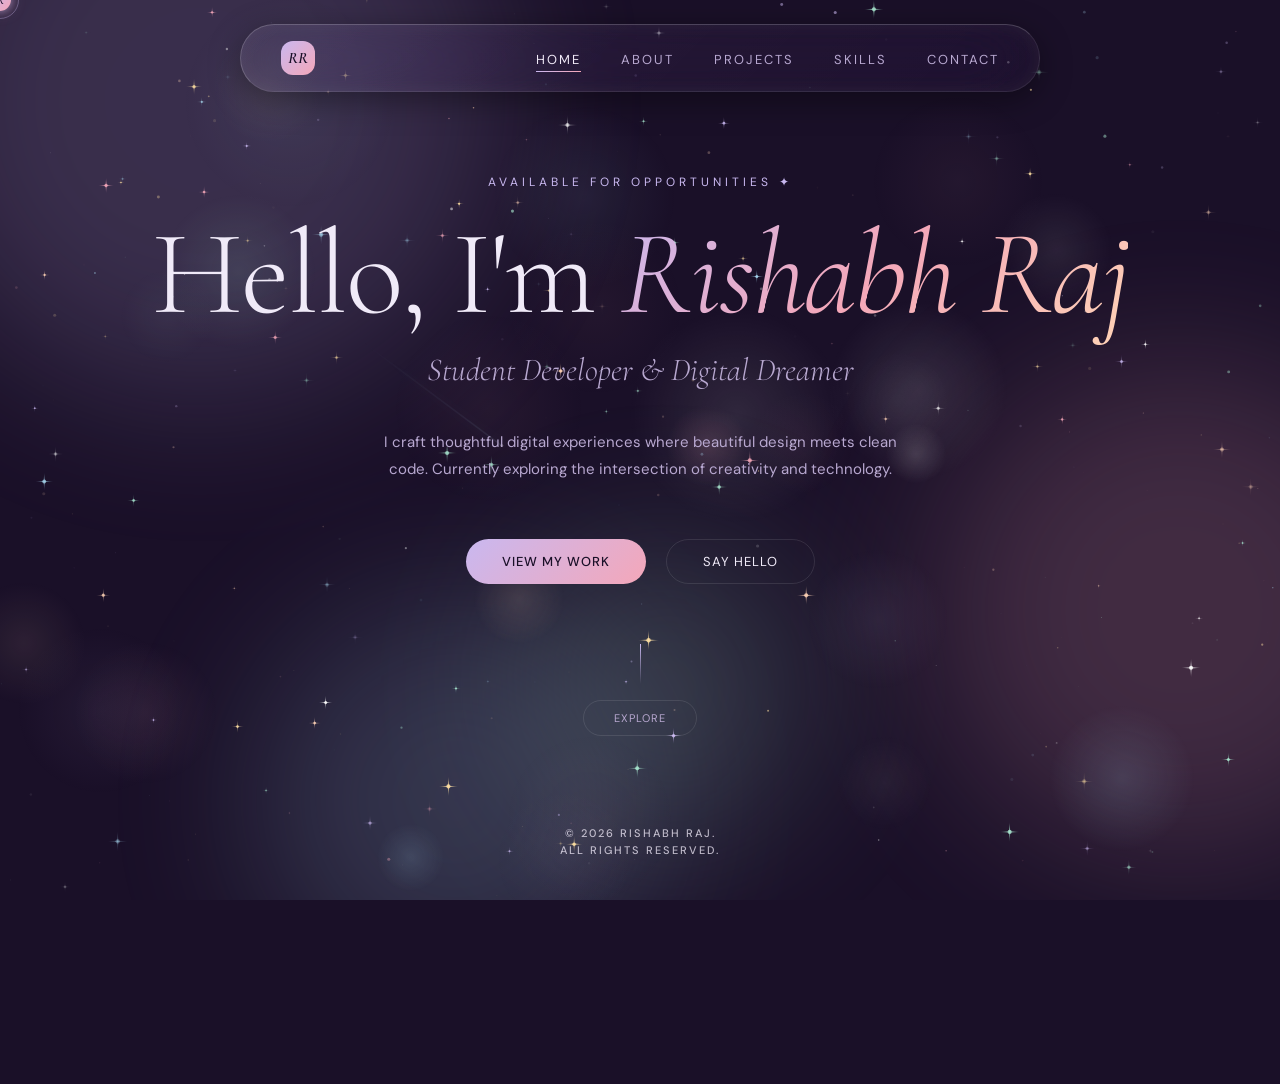
==== commit 26ef4222: "added projects filter" ====
--- a/index.html
+++ b/index.html
@@ -137,8 +137,15 @@
       <p class="section-eyebrow">What I've built</p>
       <h2 class="section-title">Selected <em>Projects</em></h2>
     </div>
+    <div class="project-filters">
+      <button class="filter-btn active" onclick="filterProjects('all')">All</button>
+      <button class="filter-btn" onclick="filterProjects('fullstack')">Full Stack Web Dev</button>
+      <button class="filter-btn" onclick="filterProjects('ai')">AI Projects</button>
+      <button class="filter-btn" onclick="filterProjects('game')">Game Projects</button>
+      <button class="filter-btn" onclick="filterProjects('cli')">CLI Projects</button>
+    </div>
     <div class="projects-grid">
-      <div class="project-card transition-all hover:scale-[1.02]" onclick="openProjectModal('french-tech')">
+      <div class="project-card transition-all hover:scale-[1.02]" onclick="openProjectModal('french-tech')" data-category="fullstack">
         <div class="project-arrow">↗</div>
         <div class="project-number">01</div>
         <div class="project-tag">Full Stack</div>
@@ -151,7 +158,7 @@
           <span class="stack-chip">Tailwind</span>
         </div>
       </div>
-      <div class="project-card transition-all hover:scale-[1.02]" onclick="openProjectModal('chandrayaan3')">
+      <div class="project-card transition-all hover:scale-[1.02]" onclick="openProjectModal('chandrayaan3')" data-category="fullstack">
         <div class="project-arrow">↗</div>
         <div class="project-number">02</div>
         <div class="project-tag">Space Tech</div>
@@ -164,7 +171,7 @@
         </div>
       </div>
 
-      <div class="project-card transition-all hover:scale-[1.02]" onclick="openProjectModal('todo-cli')">
+      <div class="project-card transition-all hover:scale-[1.02]" onclick="openProjectModal('todo-cli')" data-category="cli">
         <div class="project-arrow">↗</div>
         <div class="project-number">03</div>
         <div class="project-tag">CLI Tool</div>
@@ -191,6 +198,11 @@
           <span class="stack-chip">Javascript</span>
         </div>
       </div> -->
+    </div>
+    <div id="projects-empty-state" class="projects-empty-state hidden">
+      <div class="empty-state-icon">✦</div>
+      <h3 class="empty-state-title">No projects here yet</h3>
+      <p class="empty-state-desc">This category is currently empty. More projects coming soon! ✦</p>
     </div>
     <div style="display: flex; justify-content: center; margin: 60px 0 30px;">
       <span class="btn-abt"
--- a/styles.css
+++ b/styles.css
@@ -24,6 +24,28 @@
   scroll-behavior: smooth;
 }
 
+/* Custom Scrollbar */
+::-webkit-scrollbar {
+  width: 6px;
+}
+
+::-webkit-scrollbar-track {
+  background: var(--deep);
+}
+
+::-webkit-scrollbar-thumb {
+  background: linear-gradient(to bottom, var(--lavender), var(--rose));
+  border-radius: 10px;
+}
+
+::-webkit-scrollbar-thumb:hover {
+  background: linear-gradient(to bottom, var(--rose), var(--lavender));
+}
+
+::-webkit-scrollbar-button {
+  display: none;
+}
+
 body {
   font-family: 'DM Sans', sans-serif;
   background: var(--deep);
@@ -158,6 +180,40 @@
   border-color: rgba(201, 184, 240, 0.6);
   width: 46px;
   height: 46px;
+}
+
+.cursor.cursor--text .cursor-r {
+  transform: scaleY(0.75) scaleX(0.06);
+  border-radius: 8px;
+  color: transparent;
+  background: linear-gradient(135deg, var(--lavender), var(--rose), var(--gold), var(--sky));
+  background-size: 300% 300%;
+  animation: glitterTextCursor 2s infinite ease-in-out;
+  box-shadow:
+    0 0 6px rgba(201, 184, 240, 0.9),
+    0 0 10px rgba(244, 167, 185, 0.7),
+    0 0 16px rgba(255, 224, 163, 0.5);
+}
+
+.cursor-ring.cursor--text {
+  border-radius: 4px;
+  width: 10px;
+  height: 20px;
+  border-color: rgba(244, 167, 185, 0.6);
+  box-shadow: 0 0 8px rgba(244, 167, 185, 0.3);
+  animation: ringPulseText 1.5s infinite;
+}
+
+@keyframes glitterTextCursor {
+  0% { background-position: 0% 50%; filter: brightness(1); }
+  50% { background-position: 100% 50%; filter: brightness(1.3); }
+  100% { background-position: 0% 50%; filter: brightness(1); }
+}
+
+@keyframes ringPulseText {
+  0% { transform: translate(-50%, -50%) scale(1); opacity: 1; }
+  50% { transform: translate(-50%, -50%) scale(1.15); opacity: 0.5; }
+  100% { transform: translate(-50%, -50%) scale(1); opacity: 1; }
 }
 
 /* ===== BACKGROUND ===== */
@@ -950,9 +1006,10 @@
   font-family: 'DM Sans', sans-serif;
   font-size: 14px;
   outline: none;
-  transition: border-color 0.3s;
+  transition: border-color 0.3s, box-shadow 0.3s;
   backdrop-filter: blur(10px);
   resize: none;
+  caret-color: var(--rose);
 }
 
 .form-input:focus,
@@ -1089,26 +1146,52 @@
 /* ===== NAV BACK BUTTON ===== */
 .nav-back-btn {
   display: none;
-  padding: 10px 16px;
-  background: rgba(255, 255, 255, 0.08);
-  border: 1px solid rgba(255, 255, 255, 0.18);
-  backdrop-filter: blur(18px);
-  -webkit-backdrop-filter: blur(18px);
-  box-shadow: inset 0 1px 0 rgba(255, 255, 255, 0.15), 0 16px 40px rgba(0, 0, 0, 0.15);
-  border-radius: 18px;
-  color: var(--lavender);
-  font-size: 14px;
-  font-weight: 500;
-  letter-spacing: 1px;
+  padding: 0;
+  background: none;
+  border: none;
+  box-shadow: none;
+  color: var(--muted);
+  text-decoration: none;
+  font-size: 13px;
+  letter-spacing: 2px;
+  text-transform: uppercase;
+  font-weight: 400;
   cursor: pointer;
   z-index: 200;
-  transition: transform 0.25s ease, box-shadow 0.25s ease, background 0.25s ease;
+  transition: color 0.3s;
+  position: relative;
+}
+
+.nav-back-btn::after {
+  content: '';
+  position: absolute;
+  bottom: -4px;
+  left: 0;
+  right: 0;
+  height: 1px;
+  background: linear-gradient(90deg, var(--lavender), var(--rose));
+  transform: scaleX(0);
+  transition: transform 0.3s;
+  transform-origin: left;
 }
 
 .nav-back-btn:hover {
-  transform: translateY(-1px);
-  background: rgba(255, 255, 255, 0.14);
-  box-shadow: inset 0 1px 0 rgba(255, 255, 255, 0.2), 0 20px 50px rgba(0, 0, 0, 0.18);
+  color: var(--text);
+  transform: none;
+}
+
+.nav-back-btn:hover::after {
+  transform: scaleX(1);
+}
+
+/* Show back button and hide nav links/hamburger on education page */
+nav.education-mode .nav-links,
+nav.education-mode .nav-hamburger {
+  display: none !important;
+}
+
+nav.education-mode .nav-back-btn {
+  display: inline-block !important;
 }
 
 /* ===== MOBILE NAV DRAWER ===== */
@@ -1504,3 +1587,134 @@
     font-size: 1.4rem;
   }
 }
+
+/* ===== PROJECT CLASSIFIER / FILTERS ===== */
+.project-filters {
+  display: flex;
+  justify-content: center;
+  align-items: center;
+  flex-wrap: wrap;
+  gap: 12px;
+  margin: 0 auto 40px;
+  padding: 8px;
+  max-width: 800px;
+  background: rgba(255, 255, 255, 0.02);
+  border: 1px solid rgba(255, 255, 255, 0.05);
+  border-radius: 30px;
+  backdrop-filter: blur(10px);
+  -webkit-backdrop-filter: blur(10px);
+}
+
+.filter-btn {
+  padding: 10px 22px;
+  background: transparent;
+  color: var(--muted);
+  border: 1px solid transparent;
+  border-radius: 20px;
+  font-family: 'DM Sans', sans-serif;
+  font-size: 13px;
+  font-weight: 500;
+  letter-spacing: 0.5px;
+  cursor: pointer;
+  transition: all 0.3s ease;
+}
+
+.filter-btn:hover {
+  color: var(--text);
+  border-color: rgba(255, 255, 255, 0.1);
+  background: rgba(255, 255, 255, 0.03);
+}
+
+.filter-btn.active {
+  color: var(--deep);
+  background: linear-gradient(135deg, var(--lavender), var(--rose));
+  box-shadow: 0 4px 15px rgba(201, 184, 240, 0.3);
+  border-color: transparent;
+}
+
+/* Empty State Placeholder */
+.projects-empty-state {
+  display: flex;
+  flex-direction: column;
+  align-items: center;
+  justify-content: center;
+  text-align: center;
+  padding: 80px 20px;
+  margin: 20px auto;
+  max-width: 500px;
+  background: rgba(255, 255, 255, 0.02);
+  border: 1px solid var(--border);
+  border-radius: 24px;
+  backdrop-filter: blur(10px);
+  animation: fadeIn 0.5s ease forwards;
+}
+
+.projects-empty-state.hidden {
+  display: none !important;
+}
+
+.empty-state-icon {
+  font-size: 40px;
+  color: var(--lavender);
+  margin-bottom: 20px;
+  animation: float 3s ease-in-out infinite;
+}
+
+.empty-state-title {
+  font-family: 'Cormorant Garamond', serif;
+  font-size: 24px;
+  color: var(--text);
+  margin-bottom: 10px;
+  font-style: italic;
+  font-weight: 400;
+}
+
+.empty-state-desc {
+  font-size: 14px;
+  color: var(--muted);
+  line-height: 1.6;
+}
+
+/* Animations and transitions for filtered cards */
+.project-card {
+  transition: opacity 0.4s cubic-bezier(0.25, 1, 0.5, 1), 
+              transform 0.4s cubic-bezier(0.25, 1, 0.5, 1), 
+              border-color 0.4s, 
+              box-shadow 0.4s !important;
+}
+
+.project-card.fade-out {
+  opacity: 0;
+  transform: scale(0.95) translateY(15px);
+  pointer-events: none;
+}
+
+.project-card.fade-in {
+  opacity: 1;
+  transform: scale(1) translateY(0);
+}
+
+@keyframes float {
+  0%, 100% {
+    transform: translateY(0);
+  }
+  50% {
+    transform: translateY(-8px);
+  }
+}
+
+/* Tablet / Mobile adjustments for filters */
+@media (max-width: 768px) {
+  .project-filters {
+    gap: 8px;
+    padding: 6px;
+    border-radius: 20px;
+    margin-bottom: 30px;
+  }
+  
+  .filter-btn {
+    padding: 8px 16px;
+    font-size: 12px;
+  }
+}
+
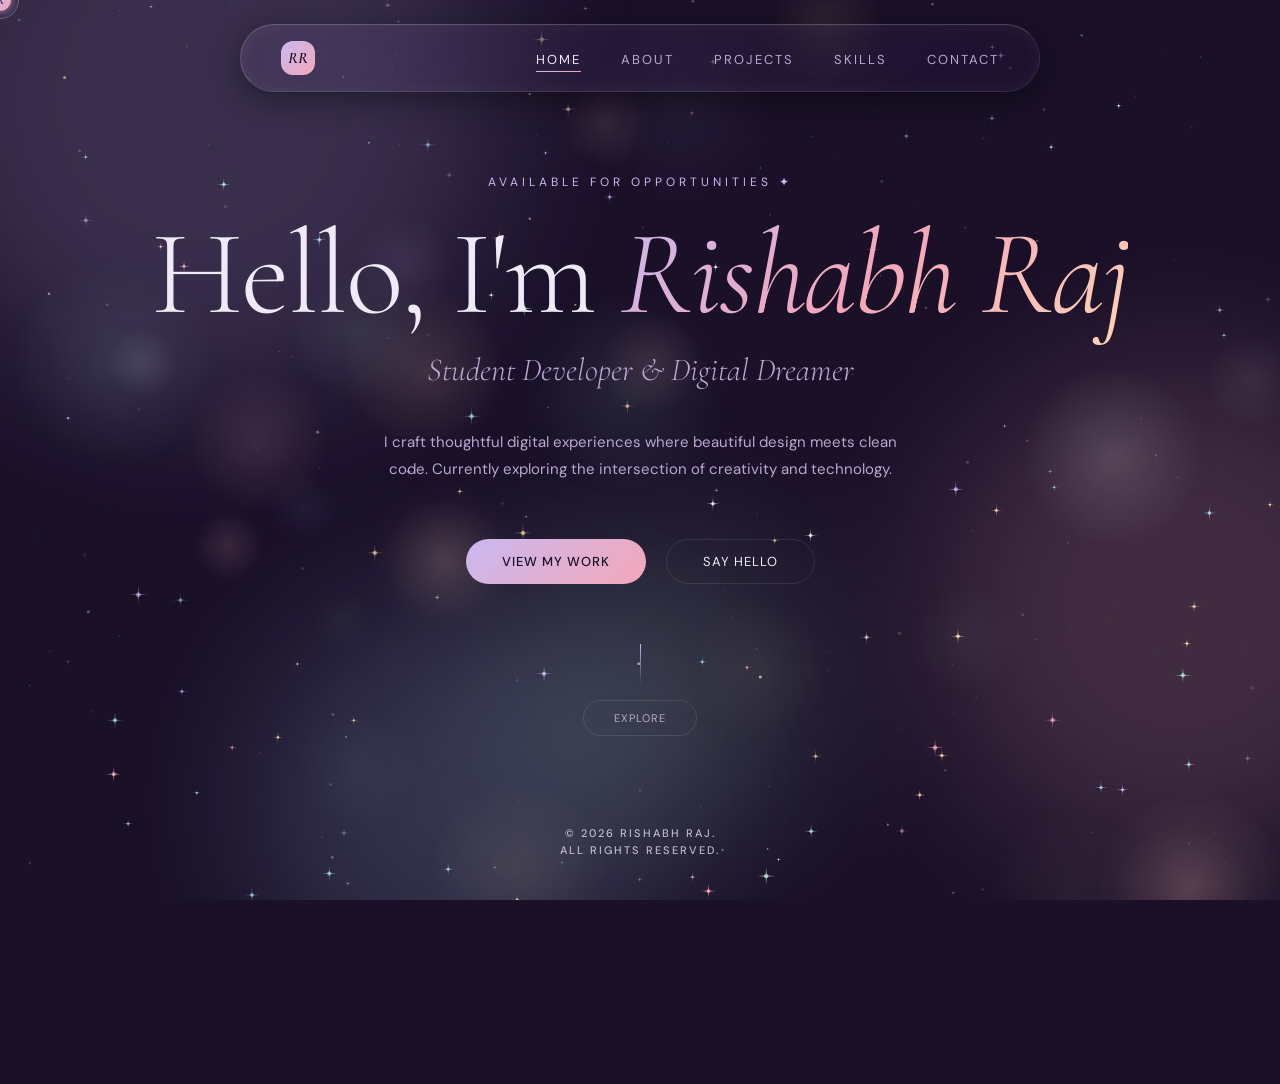
==== commit 2ccc3e83: "added projects filter" ====
--- a/index.html
+++ b/index.html
@@ -139,7 +139,8 @@
     </div>
     <div class="project-filters">
       <button class="filter-btn active" onclick="filterProjects('all')">All</button>
-      <button class="filter-btn" onclick="filterProjects('fullstack')">Full Stack Web Dev</button>
+      <button class="filter-btn" onclick="filterProjects('fullstack')">Full Stack</button>
+      <button class="filter-btn" onclick="filterProjects('webdev')">Web Dev</button>
       <button class="filter-btn" onclick="filterProjects('ai')">AI Projects</button>
       <button class="filter-btn" onclick="filterProjects('game')">Game Projects</button>
       <button class="filter-btn" onclick="filterProjects('cli')">CLI Projects</button>
@@ -158,7 +159,7 @@
           <span class="stack-chip">Tailwind</span>
         </div>
       </div>
-      <div class="project-card transition-all hover:scale-[1.02]" onclick="openProjectModal('chandrayaan3')" data-category="fullstack">
+      <div class="project-card transition-all hover:scale-[1.02]" onclick="openProjectModal('chandrayaan3')" data-category="webdev">
         <div class="project-arrow">↗</div>
         <div class="project-number">02</div>
         <div class="project-tag">Space Tech</div>
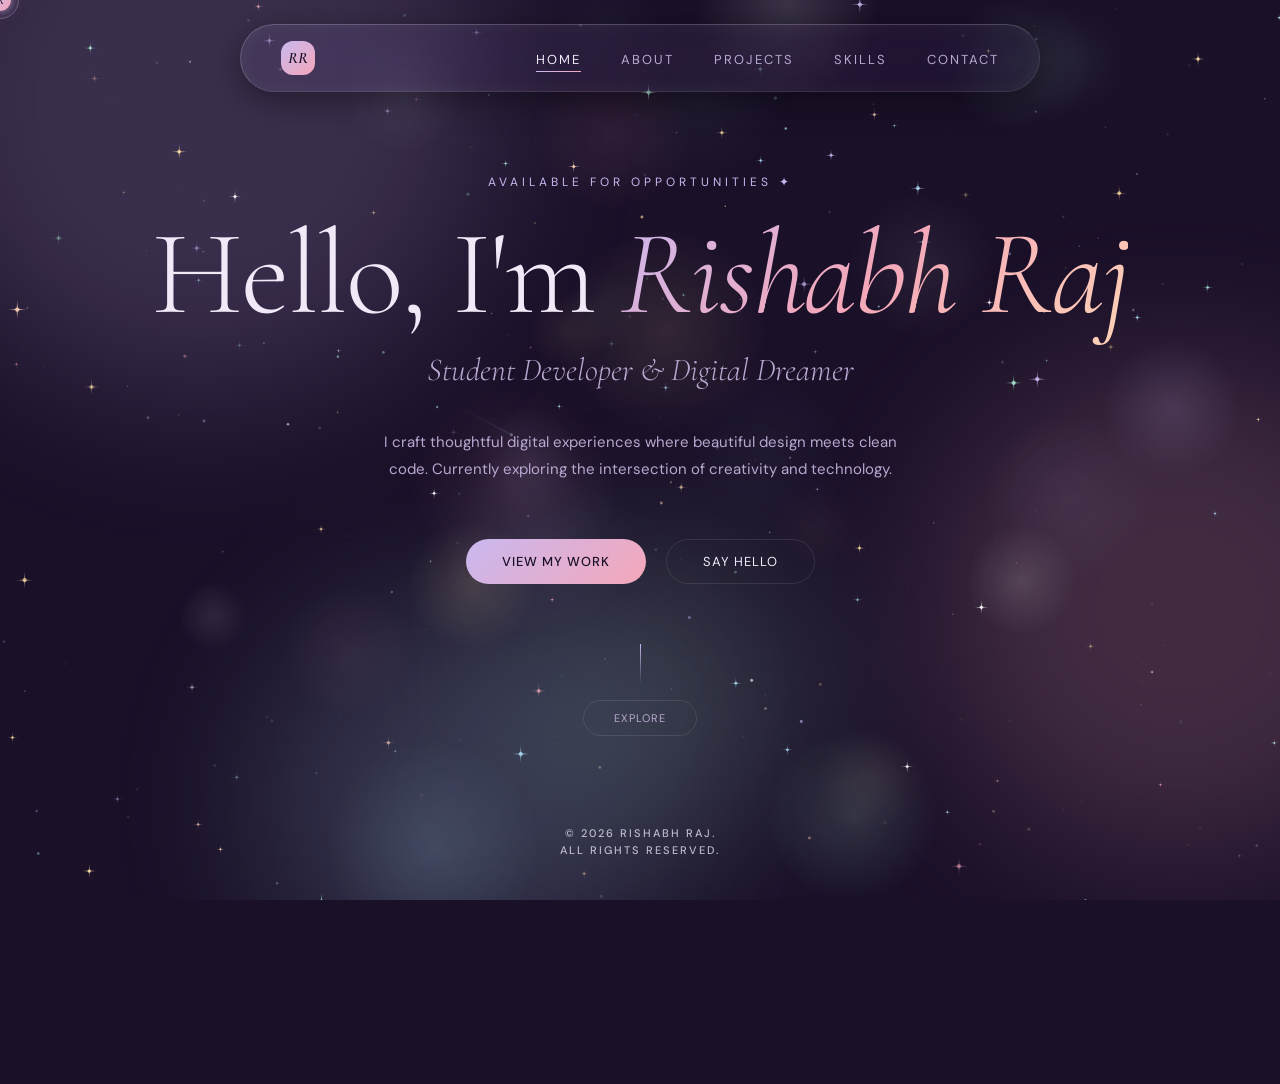
==== commit 9411f75d: "updated favicon" ====
--- a/index.html
+++ b/index.html
@@ -6,7 +6,7 @@
   <meta name="viewport" content="width=device-width, initial-scale=1.0">
   <title>Rishabh's Portfolio</title>
   <link rel="icon"
-    href="data:image/svg+xml,<svg xmlns='http://www.w3.org/2000/svg' viewBox='0 0 100 100'><rect width='100' height='100' rx='20' fill='%23c9b8f0'/><text x='50' y='72' font-family='serif' font-size='70' font-style='italic' fill='%231a1028' text-anchor='middle'>R</text></svg>">
+    href="data:image/svg+xml,<svg xmlns='http://www.w3.org/2000/svg' viewBox='0 0 100 100'><defs><linearGradient id='g' x1='0%25' y1='0%25' x2='100%25' y2='100%25'><stop offset='0%25' stop-color='%23c9b8f0'/><stop offset='100%25' stop-color='%23f4a7b9'/></linearGradient></defs><rect width='100' height='100' rx='32' fill='url(%23g)'/><text x='50' y='68' font-family='Cormorant Garamond, Georgia, serif' font-size='52' font-weight='700' font-style='italic' fill='%231a1028' text-anchor='middle'>RR</text></svg>">
   <link
     href="https://fonts.googleapis.com/css2?family=Cormorant+Garamond:ital,wght@0,300;0,400;0,600;1,300;1,400&family=DM+Sans:wght@300;400;500&display=swap"
     rel="stylesheet">
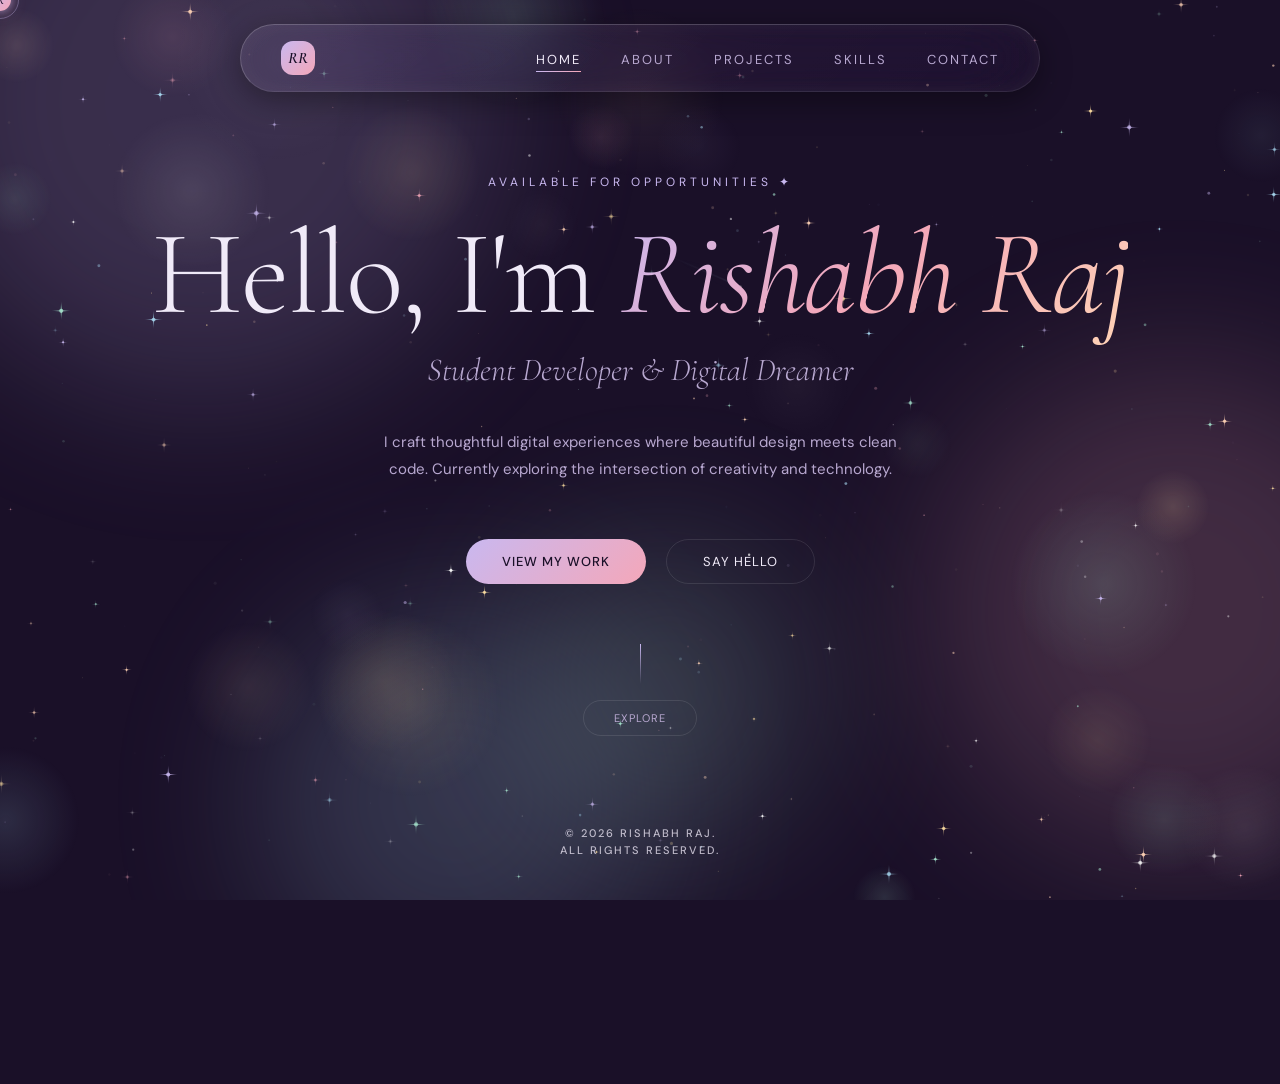
==== commit 724d832b: "updated visuals" ====
--- a/index.html
+++ b/index.html
@@ -16,6 +16,9 @@
   </head>
 
 <body>
+  <!-- Top Scroll Progress Bar -->
+  <div id="scroll-progress"></div>
+
   <!-- Loading Screen -->
   <div id="loading-screen">
     <div class="nav-logo-icon loading-logo">RR</div>
--- a/styles.css
+++ b/styles.css
@@ -24,26 +24,24 @@
   scroll-behavior: smooth;
 }
 
-/* Custom Scrollbar */
+/* Hide Custom Scrollbar */
 ::-webkit-scrollbar {
-  width: 6px;
-}
-
-::-webkit-scrollbar-track {
-  background: var(--deep);
-}
-
-::-webkit-scrollbar-thumb {
-  background: linear-gradient(to bottom, var(--lavender), var(--rose));
-  border-radius: 10px;
-}
-
-::-webkit-scrollbar-thumb:hover {
-  background: linear-gradient(to bottom, var(--rose), var(--lavender));
-}
-
-::-webkit-scrollbar-button {
   display: none;
+  width: 0;
+}
+
+/* Top Progress Bar */
+#scroll-progress {
+  position: fixed;
+  top: 0;
+  left: 0;
+  height: 4px;
+  background: linear-gradient(to right, var(--lavender), var(--rose), var(--peach));
+  width: 0%;
+  z-index: 9999999;
+  border-radius: 0 4px 4px 0;
+  transition: width 0.1s ease-out;
+  box-shadow: 0 0 10px rgba(244, 167, 185, 0.6);
 }
 
 body {
@@ -1718,3 +1716,64 @@
   }
 }
 
+/* Page swipe animations for desktop view */
+@media (min-width: 769px) {
+  @keyframes swipeRightBouncyFlash {
+    0% {
+      transform: translateX(100vw);
+      opacity: 0;
+      filter: brightness(2) contrast(1.2);
+    }
+    65% {
+      transform: translateX(-2vw);
+      opacity: 1;
+      filter: brightness(1.3);
+    }
+    85% {
+      transform: translateX(0.5vw);
+      filter: brightness(1.05);
+    }
+    100% {
+      transform: translateX(0);
+      filter: brightness(1);
+    }
+  }
+
+  @keyframes swipeLeftBouncyFlash {
+    0% {
+      transform: translateX(-100vw);
+      opacity: 0;
+      filter: brightness(2) contrast(1.2);
+    }
+    65% {
+      transform: translateX(2vw);
+      opacity: 1;
+      filter: brightness(1.3);
+    }
+    85% {
+      transform: translateX(-0.5vw);
+      filter: brightness(1.05);
+    }
+    100% {
+      transform: translateX(0);
+      filter: brightness(1);
+    }
+  }
+
+  .swipe-right-bounce-flash {
+    animation: swipeRightBouncyFlash 0.9s cubic-bezier(0.22, 1, 0.36, 1) both;
+  }
+
+  .swipe-left-bounce-flash {
+    animation: swipeLeftBouncyFlash 0.9s cubic-bezier(0.22, 1, 0.36, 1) both;
+  }
+
+  /* Override inner elements so they don't do vertical fadeUp while parent is swiping */
+  .swipe-right-bounce-flash *, .swipe-left-bounce-flash * {
+    animation: none !important;
+    opacity: 1 !important;
+  }
+}
+
+
+
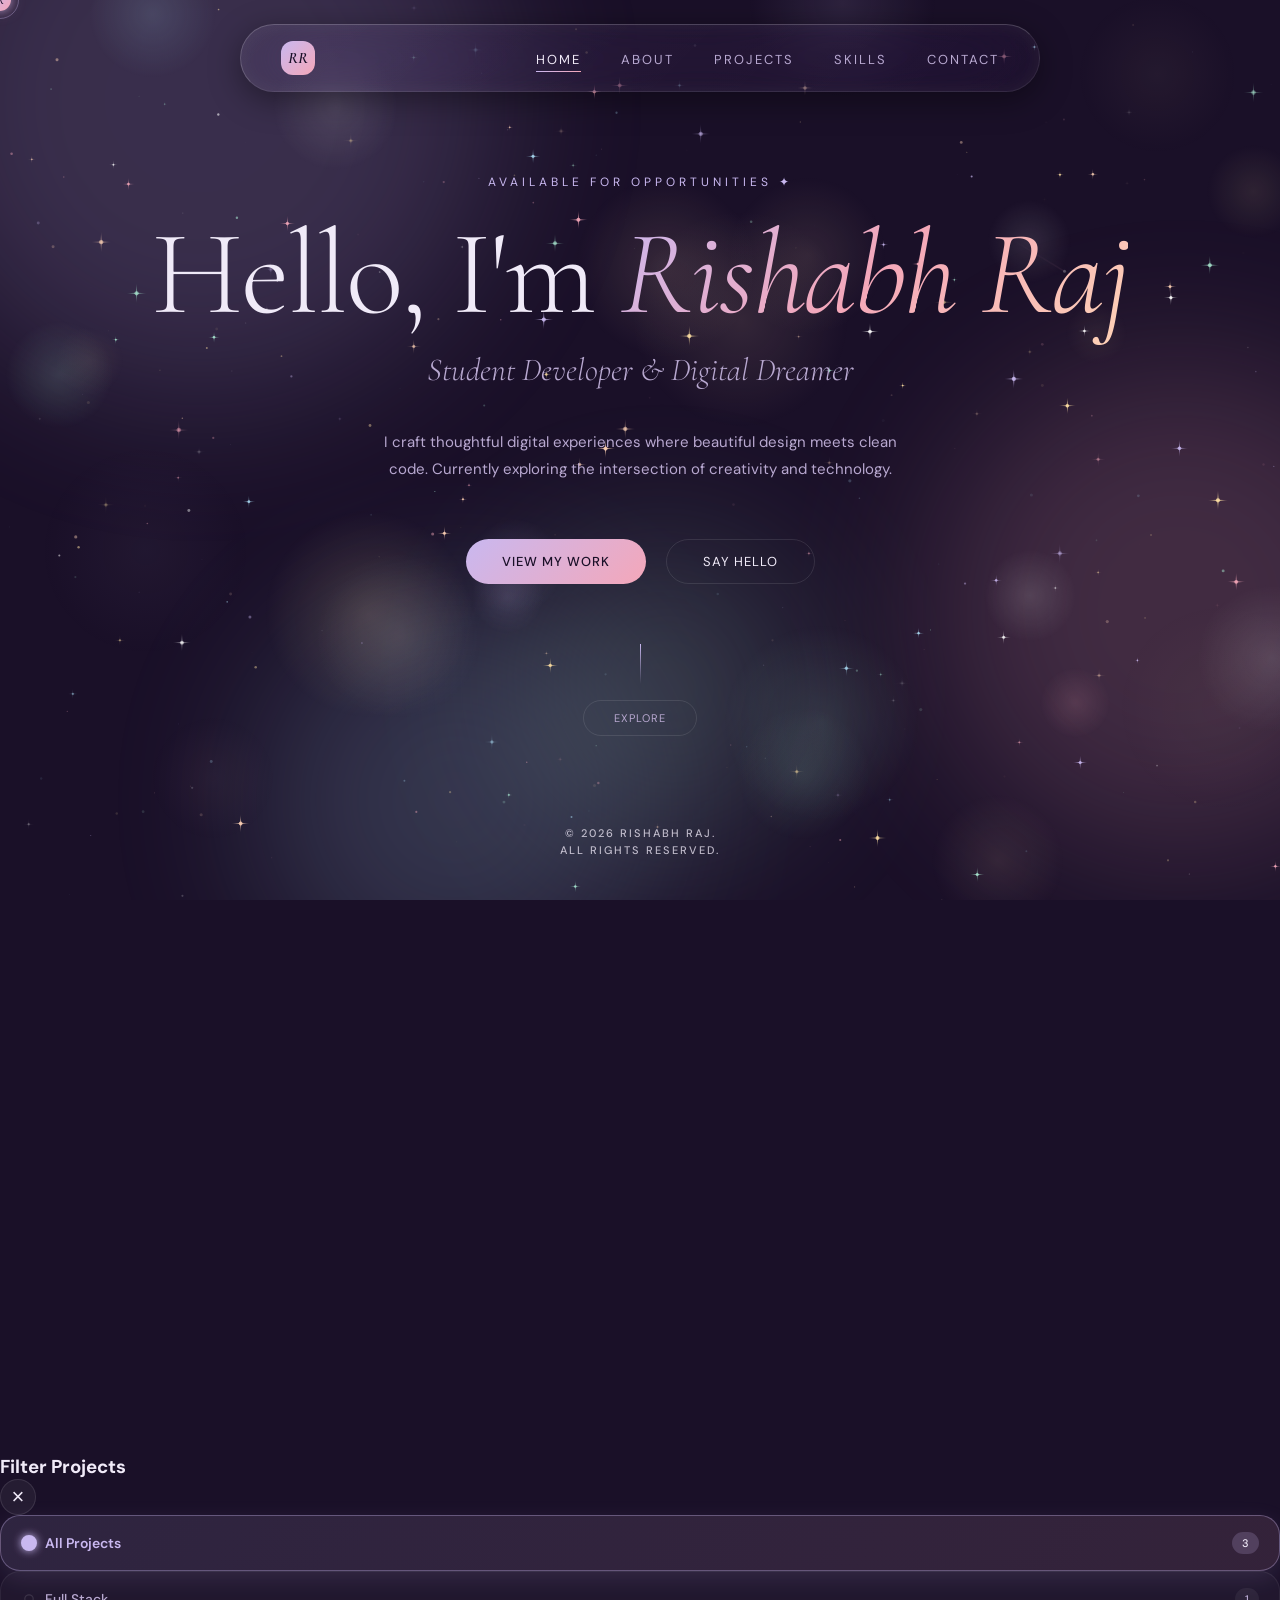
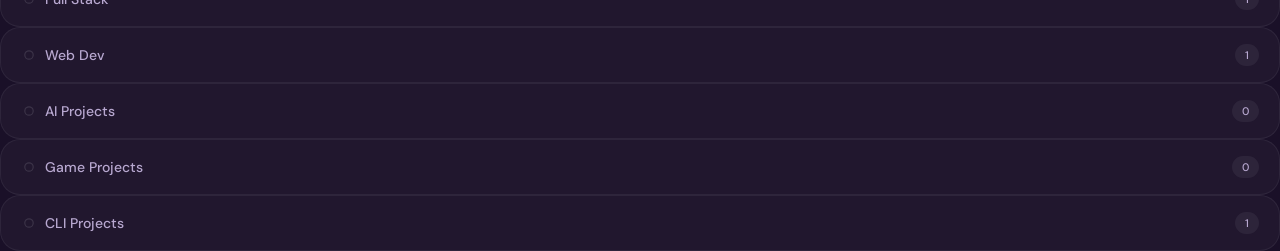
==== commit 1eb14465: "updated UI for projects page" ====
--- a/index.html
+++ b/index.html
@@ -147,6 +147,15 @@
       <button class="filter-btn" onclick="filterProjects('ai')">AI Projects</button>
       <button class="filter-btn" onclick="filterProjects('game')">Game Projects</button>
       <button class="filter-btn" onclick="filterProjects('cli')">CLI Projects</button>
+    </div>
+    <div class="mobile-filter-container">
+      <button id="mobile-filter-trigger" class="mobile-filter-trigger-btn" onclick="openMobileFilter()">
+        <span class="flex items-center gap-2">
+          <span class="filter-icon">✦</span>
+          <span class="trigger-label">Filter: All Projects</span>
+        </span>
+        <span class="chevron">▼</span>
+      </button>
     </div>
     <div class="projects-grid">
       <div class="project-card transition-all hover:scale-[1.02]" onclick="openProjectModal('french-tech')" data-category="fullstack">
@@ -433,10 +442,10 @@
 
   <!-- ===== PROJECT MODAL ===== -->
   <div id="project-modal"
-    class="fixed inset-0 z-[999999] hidden items-center justify-center p-4 sm:p-6 opacity-0 transition-opacity duration-300 flex">
-    <div class="absolute inset-0 project-modal-backdrop bg-deep/50 backdrop-blur-sm" onclick="closeProjectModal()"></div>
+    class="fixed inset-0 z-[999999] hidden items-center justify-center p-4 sm:p-6 flex">
+    <div class="absolute inset-0 project-modal-backdrop" onclick="closeProjectModal()"></div>
     <div
-      class="relative w-full max-w-4xl bg-mid/30 backdrop-blur-[40px] border border-white/20 border-t-white/30 border-l-white/30 rounded-3xl shadow-[0_8px_32px_rgba(0,0,0,0.5),inset_0_0_32px_rgba(255,255,255,0.05)] overflow-hidden transform scale-95 transition-transform duration-300 flex flex-col md:flex-row h-auto max-h-[90vh]"
+      class="relative w-full max-w-4xl bg-mid/30 backdrop-blur-[16px] border border-white/20 border-t-white/30 border-l-white/30 rounded-3xl shadow-[0_8px_32px_rgba(0,0,0,0.5),inset_0_0_32px_rgba(255,255,255,0.05)] overflow-hidden flex flex-col md:flex-row h-auto max-h-[90vh]"
       id="project-modal-content">
       <button onclick="closeProjectModal()"
         class="absolute top-4 right-4 text-white/70 hover:text-white bg-deep/40 hover:bg-deep/60 rounded-full w-10 h-10 flex items-center justify-center transition-all z-10 text-2xl border border-white/20 backdrop-blur-md">&times;</button>
@@ -482,6 +491,51 @@
     </div>
   </div>
 
+  <!-- ===== MOBILE FILTER DRAWER ===== -->
+  <div id="mobile-filter-drawer" class="fixed inset-0 z-[999999] hidden flex items-end justify-center">
+    <!-- Backdrop -->
+    <div class="absolute inset-0 mobile-filter-backdrop" onclick="closeMobileFilter()"></div>
+    <!-- Drawer Content -->
+    <div id="mobile-filter-content" class="relative w-full bg-mid/95 backdrop-blur-[16px] border-t border-white/10 rounded-t-[32px] shadow-[0_-8px_32px_rgba(0,0,0,0.5)] flex flex-col max-h-[75vh] p-6 pb-10 z-10">
+      <!-- Drag Handle -->
+      <div class="w-12 h-1.5 bg-white/10 rounded-full mx-auto mb-6"></div>
+      
+      <!-- Header -->
+      <div class="flex items-center justify-between mb-6">
+        <h3 class="font-serif text-2xl text-textPrimary italic">Filter Projects</h3>
+        <button onclick="closeMobileFilter()" class="mobile-filter-close-btn">&times;</button>
+      </div>
+      
+      <!-- Options -->
+      <div class="overflow-y-auto flex flex-col gap-3" id="mobile-filter-options">
+        <button class="mobile-filter-opt active" data-category="all" onclick="selectMobileFilter('all')">
+          <span class="opt-text">All Projects</span>
+          <span class="opt-count">0</span>
+        </button>
+        <button class="mobile-filter-opt" data-category="fullstack" onclick="selectMobileFilter('fullstack')">
+          <span class="opt-text">Full Stack</span>
+          <span class="opt-count">0</span>
+        </button>
+        <button class="mobile-filter-opt" data-category="webdev" onclick="selectMobileFilter('webdev')">
+          <span class="opt-text">Web Dev</span>
+          <span class="opt-count">0</span>
+        </button>
+        <button class="mobile-filter-opt" data-category="ai" onclick="selectMobileFilter('ai')">
+          <span class="opt-text">AI Projects</span>
+          <span class="opt-count">0</span>
+        </button>
+        <button class="mobile-filter-opt" data-category="game" onclick="selectMobileFilter('game')">
+          <span class="opt-text">Game Projects</span>
+          <span class="opt-count">0</span>
+        </button>
+        <button class="mobile-filter-opt" data-category="cli" onclick="selectMobileFilter('cli')">
+          <span class="opt-text">CLI Projects</span>
+          <span class="opt-count">0</span>
+        </button>
+      </div>
+    </div>
+  </div>
+
     <script src="script.js"></script>
 </body>
 
--- a/styles.css
+++ b/styles.css
@@ -1247,29 +1247,51 @@
   pointer-events: none;
 }
 
+#project-modal {
+  pointer-events: none;
+}
+
 #project-modal.open {
+  pointer-events: auto;
+}
+
+#project-modal #project-modal-content {
+  transform: scale(0.92) translateY(20px);
+  opacity: 0;
+  will-change: transform, opacity;
+  transition: transform 0.32s cubic-bezier(0.34, 1.45, 0.64, 1), opacity 0.28s ease-out !important;
+}
+
+#project-modal.open #project-modal-content {
+  transform: scale(1) translateY(0);
   opacity: 1;
-  pointer-events: auto;
-}
-
-#project-modal #project-modal-content {
-  transform: translateY(20px) scale(0.95);
-  opacity: 0;
-  transition: transform 0.35s ease-out, opacity 0.35s ease-out;
-}
-
-#project-modal.open #project-modal-content {
-  transform: translateY(0) scale(1);
-  opacity: 1;
 }
 
 #project-modal .project-modal-backdrop {
-  opacity: 0;
-  transition: opacity 0.35s ease;
+  backdrop-filter: blur(0px);
+  -webkit-backdrop-filter: blur(0px);
+  background-color: rgba(26, 16, 40, 0);
+  transition: backdrop-filter 0.3s cubic-bezier(0.25, 1, 0.5, 1),
+              -webkit-backdrop-filter 0.3s cubic-bezier(0.25, 1, 0.5, 1),
+              background-color 0.3s cubic-bezier(0.25, 1, 0.5, 1) !important;
 }
 
 #project-modal.open .project-modal-backdrop {
-  opacity: 1;
+  backdrop-filter: blur(12px) !important;
+  -webkit-backdrop-filter: blur(12px) !important;
+  background-color: rgba(26, 16, 40, 0.65) !important;
+}
+
+/* Lower blur on laptops and large screens for modal backdrop and content */
+@media (min-width: 769px) {
+  #project-modal.open .project-modal-backdrop {
+    backdrop-filter: blur(6px) !important;
+    -webkit-backdrop-filter: blur(6px) !important;
+  }
+  #project-modal #project-modal-content {
+    backdrop-filter: blur(8px) !important;
+    -webkit-backdrop-filter: blur(8px) !important;
+  }
 }
 
 body.modal-active {
@@ -1704,17 +1726,203 @@
 /* Tablet / Mobile adjustments for filters */
 @media (max-width: 768px) {
   .project-filters {
-    gap: 8px;
-    padding: 6px;
-    border-radius: 20px;
-    margin-bottom: 30px;
+    display: none !important;
   }
   
-  .filter-btn {
-    padding: 8px 16px;
-    font-size: 12px;
-  }
-}
+  .mobile-filter-container {
+    display: flex !important;
+  }
+}
+
+/* ===== MOBILE FILTER CONTAINER & TRIGGER ===== */
+.mobile-filter-container {
+  display: none;
+  justify-content: center;
+  margin: 0 auto 35px;
+  width: 100%;
+  max-width: 480px;
+  padding: 0;
+}
+
+.mobile-filter-trigger-btn {
+  display: flex;
+  align-items: center;
+  justify-content: space-between;
+  width: 100%;
+  padding: 15px 24px;
+  background: linear-gradient(135deg, rgba(255, 255, 255, 0.05), rgba(255, 255, 255, 0.01));
+  backdrop-filter: blur(40px) saturate(150%);
+  -webkit-backdrop-filter: blur(40px) saturate(150%);
+  border: 1px solid rgba(255, 255, 255, 0.1);
+  border-top: 1px solid rgba(255, 255, 255, 0.2);
+  border-left: 1px solid rgba(255, 255, 255, 0.2);
+  border-radius: 30px;
+  color: var(--text);
+  font-family: 'DM Sans', sans-serif;
+  font-size: 14px;
+  font-weight: 500;
+  letter-spacing: 0.5px;
+  cursor: pointer;
+  box-shadow: 0 8px 32px rgba(0, 0, 0, 0.4), inset 0 0 20px rgba(255, 255, 255, 0.05);
+  transition: all 0.3s cubic-bezier(0.25, 1, 0.5, 1);
+}
+
+.mobile-filter-trigger-btn:hover {
+  border-color: rgba(201, 184, 240, 0.4);
+  box-shadow: 0 12px 40px rgba(201, 184, 240, 0.15), inset 0 0 20px rgba(255, 255, 255, 0.08);
+  transform: translateY(-1px);
+}
+
+.mobile-filter-trigger-btn:active {
+  transform: translateY(1px);
+}
+
+.mobile-filter-trigger-btn .filter-icon {
+  background: linear-gradient(135deg, var(--lavender), var(--rose));
+  -webkit-background-clip: text;
+  -webkit-text-fill-color: transparent;
+  background-clip: text;
+  font-size: 14px;
+  font-weight: 600;
+}
+
+.mobile-filter-trigger-btn .chevron {
+  color: var(--muted);
+  font-size: 10px;
+  transition: transform 0.3s cubic-bezier(0.25, 1, 0.5, 1);
+}
+
+/* ===== MOBILE FILTER DRAWER STYLING ===== */
+#mobile-filter-drawer {
+  pointer-events: none;
+}
+
+#mobile-filter-drawer.open {
+  pointer-events: auto;
+}
+
+#mobile-filter-drawer .mobile-filter-backdrop {
+  backdrop-filter: blur(0px);
+  -webkit-backdrop-filter: blur(0px);
+  background-color: rgba(26, 16, 40, 0);
+  transition: backdrop-filter 0.3s cubic-bezier(0.25, 1, 0.5, 1),
+              -webkit-backdrop-filter 0.3s cubic-bezier(0.25, 1, 0.5, 1),
+              background-color 0.3s cubic-bezier(0.25, 1, 0.5, 1) !important;
+}
+
+#mobile-filter-drawer.open .mobile-filter-backdrop {
+  backdrop-filter: blur(12px) !important;
+  -webkit-backdrop-filter: blur(12px) !important;
+  background-color: rgba(26, 16, 40, 0.65) !important;
+}
+
+#mobile-filter-content {
+  transform: translateY(100%);
+  will-change: transform;
+  transition: transform 0.32s cubic-bezier(0.34, 1.45, 0.64, 1) !important;
+}
+
+#mobile-filter-drawer.open #mobile-filter-content {
+  transform: translateY(0) !important;
+}
+
+.mobile-filter-close-btn {
+  border: 1px solid rgba(255, 255, 255, 0.1);
+  background: rgba(255, 255, 255, 0.05);
+  color: var(--text);
+  width: 36px;
+  height: 36px;
+  border-radius: 50%;
+  display: flex;
+  align-items: center;
+  justify-content: center;
+  font-size: 22px;
+  line-height: 1;
+  cursor: pointer;
+  transition: all 0.3s ease;
+}
+
+.mobile-filter-close-btn:hover {
+  background: rgba(255, 255, 255, 0.12);
+  border-color: rgba(255, 255, 255, 0.2);
+  color: var(--rose);
+}
+
+.mobile-filter-opt {
+  display: flex;
+  align-items: center;
+  justify-content: space-between;
+  width: 100%;
+  padding: 16px 20px;
+  background: rgba(255, 255, 255, 0.03);
+  border: 1px solid rgba(255, 255, 255, 0.06);
+  border-radius: 20px;
+  color: var(--muted);
+  font-family: 'DM Sans', sans-serif;
+  font-size: 14px;
+  font-weight: 500;
+  cursor: pointer;
+  transition: all 0.3s cubic-bezier(0.25, 1, 0.5, 1);
+  text-align: left;
+  outline: none;
+}
+
+.mobile-filter-opt:hover {
+  background: rgba(255, 255, 255, 0.06);
+  border-color: rgba(255, 255, 255, 0.12);
+  color: var(--text);
+}
+
+.mobile-filter-opt.active {
+  background: linear-gradient(135deg, rgba(201, 184, 240, 0.12), rgba(244, 167, 185, 0.12));
+  border-color: rgba(201, 184, 240, 0.35);
+  color: var(--lavender);
+  box-shadow: 0 8px 24px rgba(201, 184, 240, 0.12);
+  font-weight: 600;
+}
+
+.mobile-filter-opt .opt-text {
+  position: relative;
+  padding-left: 24px;
+}
+
+.mobile-filter-opt .opt-text::before {
+  content: '';
+  position: absolute;
+  left: 0;
+  top: 50%;
+  transform: translateY(-50%) scale(0.6);
+  width: 12px;
+  height: 12px;
+  border-radius: 50%;
+  border: 2px solid rgba(255, 255, 255, 0.2);
+  opacity: 0.6;
+  transition: all 0.3s ease;
+}
+
+.mobile-filter-opt.active .opt-text::before {
+  border-color: var(--lavender);
+  background: var(--lavender);
+  transform: translateY(-50%) scale(1);
+  opacity: 1;
+  box-shadow: 0 0 8px var(--lavender);
+}
+
+.mobile-filter-opt .opt-count {
+  font-size: 11px;
+  padding: 4px 10px;
+  background: rgba(255, 255, 255, 0.06);
+  border-radius: 12px;
+  color: var(--muted);
+  font-weight: 500;
+  transition: all 0.3s ease;
+}
+
+.mobile-filter-opt.active .opt-count {
+  background: rgba(201, 184, 240, 0.2);
+  color: var(--text);
+}
+
 
 /* Page swipe animations for desktop view */
 @media (min-width: 769px) {
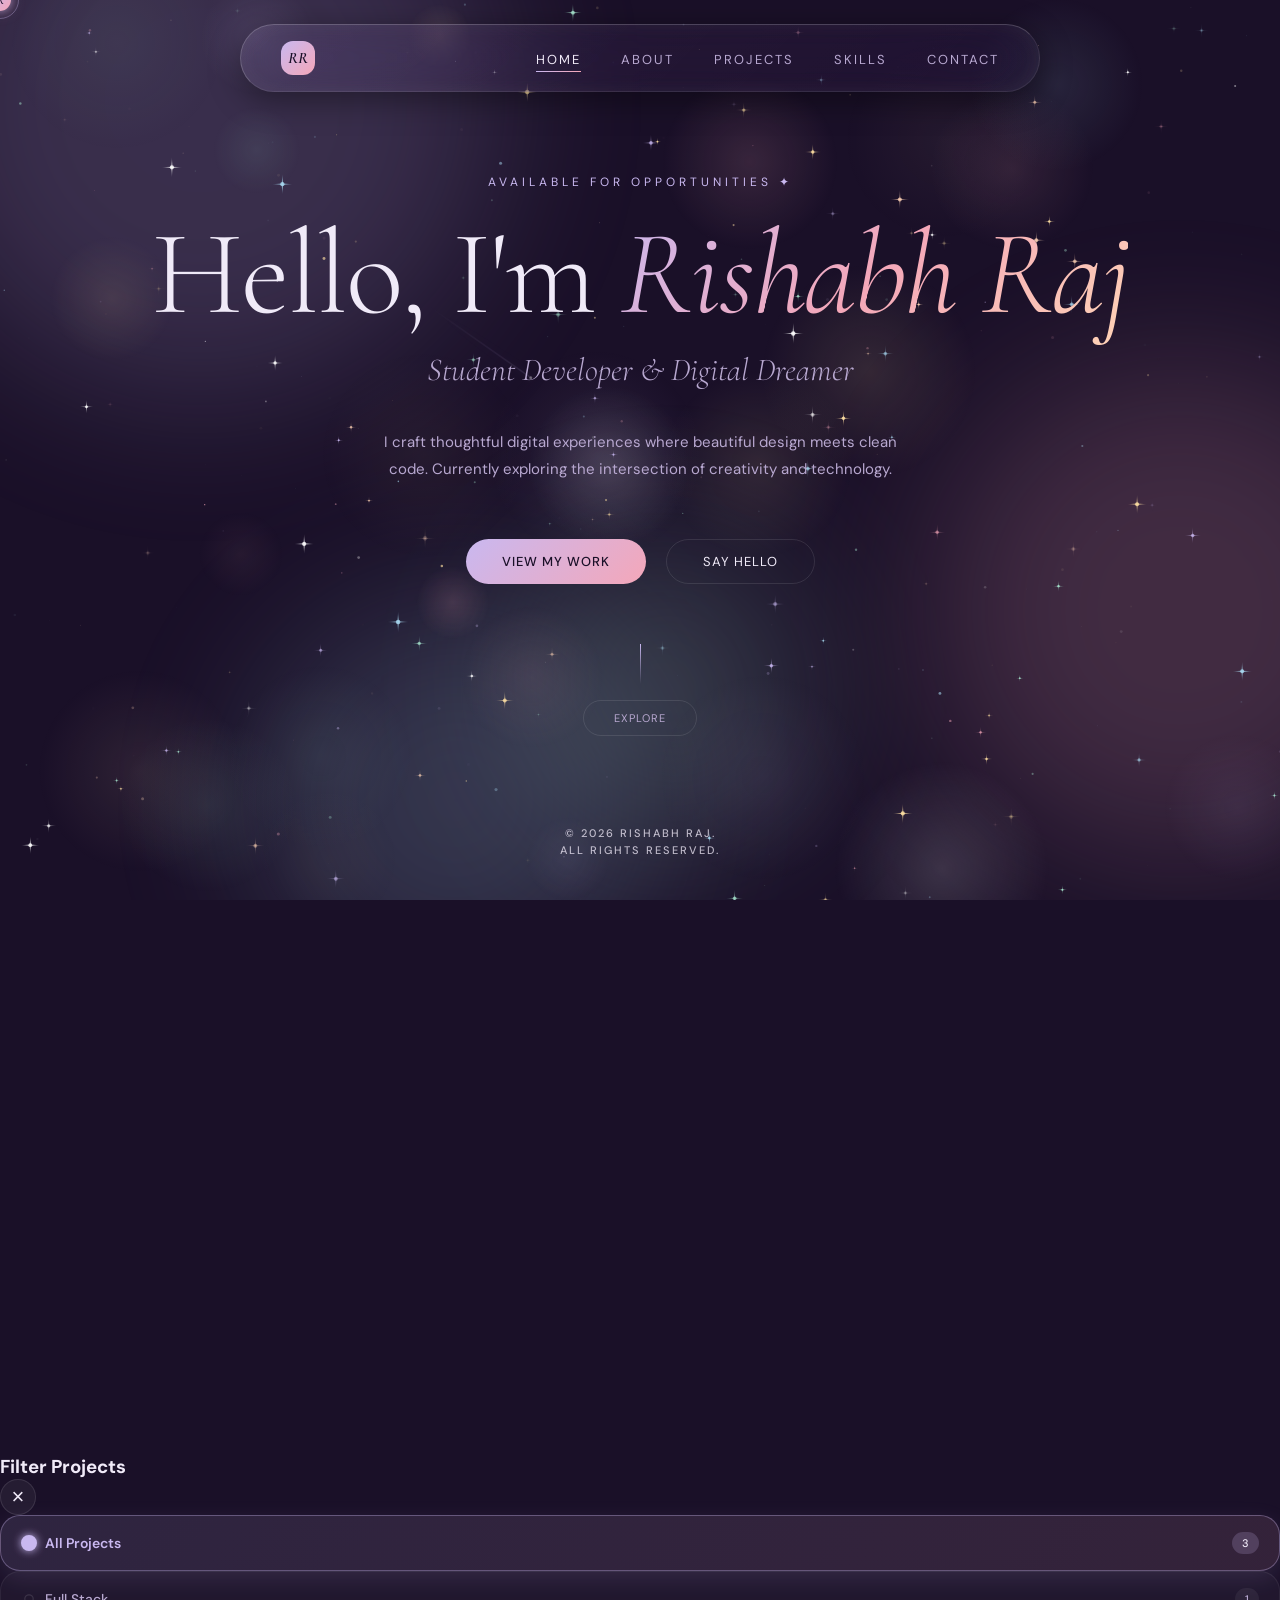
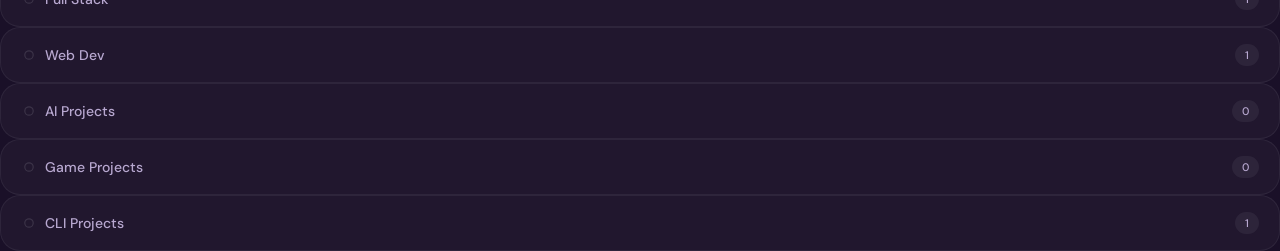
==== commit 3eb355ad: "feat: redesign Skills section into a symmetrical 2x2 grid with smooth category gradient hover transi" ====
--- a/index.html
+++ b/index.html
@@ -13,7 +13,7 @@
   <link rel="stylesheet" href="styles.css">
   <script src="tailwind-config.js"></script>
   <script src="https://cdn.tailwindcss.com"></script>
-  </head>
+</head>
 
 <body>
   <!-- Top Scroll Progress Bar -->
@@ -27,7 +27,9 @@
   <div class="cursor" id="cursor">
     <div class="cursor-r">R</div>
   </div>
-  <div class="cursor-ring" id="cursorRing"></div>
+  <div class="cursor-ring" id="cursorRing">
+    <div class="cursor-ring-inner"></div>
+  </div>
 
   <!-- Background -->
   <div class="bg-orbs">
@@ -127,7 +129,8 @@
           <div class="tag">Hackathons</div>
           <div class="tag">Coffee ☕</div>
         </div>
-        <button class="btn-primary" style="margin-top:2rem;" onclick="showPage('education'); closeMobileNav();">View Education Details →</button>
+        <button class="btn-primary" style="margin-top:2rem;" onclick="showPage('education'); closeMobileNav();">View
+          Education Details →</button>
       </div>
     </div>
     <div class="footer-line">✦ &nbsp; Always learning &nbsp; ✦</div>
@@ -158,7 +161,8 @@
       </button>
     </div>
     <div class="projects-grid">
-      <div class="project-card transition-all hover:scale-[1.02]" onclick="openProjectModal('french-tech')" data-category="fullstack">
+      <div class="project-card transition-all hover:scale-[1.02]" onclick="openProjectModal('french-tech')"
+        data-category="fullstack">
         <div class="project-arrow">↗</div>
         <div class="project-number">01</div>
         <div class="project-tag">Full Stack</div>
@@ -171,7 +175,8 @@
           <span class="stack-chip">Tailwind</span>
         </div>
       </div>
-      <div class="project-card transition-all hover:scale-[1.02]" onclick="openProjectModal('chandrayaan3')" data-category="webdev">
+      <div class="project-card transition-all hover:scale-[1.02]" onclick="openProjectModal('chandrayaan3')"
+        data-category="webdev">
         <div class="project-arrow">↗</div>
         <div class="project-number">02</div>
         <div class="project-tag">Space Tech</div>
@@ -184,7 +189,8 @@
         </div>
       </div>
 
-      <div class="project-card transition-all hover:scale-[1.02]" onclick="openProjectModal('todo-cli')" data-category="cli">
+      <div class="project-card transition-all hover:scale-[1.02]" onclick="openProjectModal('todo-cli')"
+        data-category="cli">
         <div class="project-arrow">↗</div>
         <div class="project-number">03</div>
         <div class="project-tag">CLI Tool</div>
@@ -231,62 +237,77 @@
       <p class="section-eyebrow">What I know</p>
       <h2 class="section-title">My <em>Skills</em></h2>
     </div>
-    <div class="skills-layout">
-      <div class="skill-category">
-        <div class="skill-category-title">Frontend</div>
+
+    <div class="skills-grid">
+      <!-- Frontend Development -->
+      <div class="skills-card frontend">
+        <div class="skills-card-icon">⚡</div>
+        <h3 class="skills-card-title">Frontend Development</h3>
+        <p class="skills-card-desc">Building responsive, pixel-perfect, and modern web interfaces using state-of-the-art
+          libraries and tools.</p>
         <div class="tools-cloud">
-          <div class="tool-pill">HTML</div>
-          <div class="tool-pill">CSS</div>
-          <div class="tool-pill">Javascript</div>
-          <div class="tool-pill">Tailwind</div>
-          <div class="tool-pill">React</div>
-        </div>
-      </div>
-      <div class="skill-category">
-
-        <div class="skill-category">
-          <div class="skill-category-title">Backend</div>
-          <div class="tools-cloud">
-            <div class="tool-pill">Node.js</div>
-            <div class="tool-pill">MongoDB</div>
-            <div class="tool-pill">Python</div>
-
-          </div>
-        </div>
-      </div>
-    </div>
-    <div>
-      <div class="skill-category">
-
-        <div class="skill-category">
-          <div class="skill-category-title">Other Skills</div>
-          <div class="tools-cloud">
-            <div class="tool-pill">Git</div>
-            <div class="tool-pill">GitHub</div>
-            <div class="tool-pill">Figma</div>
-          </div>
-        </div>
-      </div>
-    </div>
-    <div class="skill-category">
-      <div class="skill-category-title">Tools & Ecosystem</div>
-      <div class="tools-cloud">
-        <div class="tool-pill">VS Code</div>
-
-        <div class="tool-pill">Vercel</div>
-        <div class="tool-pill">Firebase</div>
-        <div class="tool-pill">Notion</div>
-        <div class="tool-pill">React Bits</div>
-        <div class="tool-pill">Antigravity(MCP SERVER)</div>
-      </div>
-      <br>
-    </div>
-    <br>
-    <div class="footer-line">✦ &nbsp; Always adding to the list &nbsp; ✦</div>
+          <div class="tool-pill">HTML5</div>
+          <div class="tool-pill">CSS3</div>
+          <div class="tool-pill">JavaScript (ES6+)</div>
+          <div class="tool-pill">Tailwind CSS</div>
+          <div class="tool-pill">React.js</div>
+          <div class="tool-pill">Vite</div>
+        </div>
+      </div>
+
+      <!-- Backend & Databases -->
+      <div class="skills-card backend">
+        <div class="skills-card-icon">⚙️</div>
+        <h3 class="skills-card-title">Backend & Databases</h3>
+        <p class="skills-card-desc">Developing scalable server architectures, secure endpoints, and managing reliable
+          databases.</p>
+        <div class="tools-cloud">
+          <div class="tool-pill">Node.js</div>
+          <div class="tool-pill">Express.js</div>
+          <div class="tool-pill">MongoDB</div>
+          <div class="tool-pill">Python</div>
+          <div class="tool-pill">Firebase</div>
+          <div class="tool-pill">REST APIs</div>
+        </div>
+      </div>
+
+      <!-- Tools & Ecosystem -->
+      <div class="skills-card tools">
+        <div class="skills-card-icon">🛠️</div>
+        <h3 class="skills-card-title">Tools & Developer Ecosystem</h3>
+        <p class="skills-card-desc">Working with industry-standard development ecosystems, design systems, and workflow
+          engines.</p>
+        <div class="tools-cloud">
+          <div class="tool-pill">Git</div>
+          <div class="tool-pill">GitHub</div>
+          <div class="tool-pill">VS Code</div>
+          <div class="tool-pill">Vercel</div>
+          <div class="tool-pill">Figma</div>
+          <div class="tool-pill">Notion</div>
+          <div class="tool-pill">Antigravity (MCP Server)</div>
+          <div class="tool-pill">React Bits</div>
+        </div>
+      </div>
+
+      <!-- Academics & Leadership -->
+      <div class="skills-card academics">
+        <div class="skills-card-icon">🎓</div>
+        <h3 class="skills-card-title">Academics & Leadership</h3>
+        <p class="skills-card-desc">Fostering knowledge sharing and engineering fundamentals through peer mentoring and
+          technical leadership.</p>
+        <div class="tools-cloud">
+          <div class="tool-pill">Technical Mentoring</div>
+          <div class="tool-pill">Object-Oriented Programming (OOP)</div>
+          <div class="tool-pill">Data Structures (DSA)</div>
+          <div class="tool-pill">Database Management (DBMS)</div>
+          <div class="tool-pill">Problem Solving</div>
+          <div class="tool-pill">Team Collaboration</div>
+        </div>
+      </div>
+    </div>
+
+    <div class="footer-line" style="margin-top: 60px;">✦ &nbsp; Always adding to the list &nbsp; ✦</div>
     <div class="copyright">&copy; 2026 Rishabh Raj.<br>All rights reserved.</div>
-  </div>
-  </div>
-  <!-- <div class="footer-line">✦ &nbsp; Always adding to the list &nbsp; ✦</div> -->
   </div>
 
   <!-- ===== CONTACT ===== -->
@@ -330,10 +351,12 @@
 
         </div>
       </div>
-      <form id="contactForm" class="contact-form" action="https://formspree.io/f/xbdevveg" method="POST" onsubmit="return handleFormSubmit(event)">
+      <form id="contactForm" class="contact-form" action="https://formspree.io/f/xbdevveg" method="POST"
+        onsubmit="return handleFormSubmit(event)">
         <div class="form-group">
           <label class="form-label">Your name</label>
-          <input id="contact-name" name="name" type="text" class="form-input" placeholder="What should I call you?" required>
+          <input id="contact-name" name="name" type="text" class="form-input" placeholder="What should I call you?"
+            required>
         </div>
         <div class="form-group">
           <label class="form-label">Email address</label>
@@ -341,9 +364,11 @@
         </div>
         <div class="form-group">
           <label class="form-label">Message</label>
-          <textarea id="contact-message" name="message" class="form-textarea" placeholder="Tell me about your project, opportunity, or just say hi ✦" required></textarea>
-        </div>
-        <button type="submit" class="btn-primary" id="submit-btn" style="width:100%;justify-content:center;border:none;">Send Message ✦</button>
+          <textarea id="contact-message" name="message" class="form-textarea"
+            placeholder="Tell me about your project, opportunity, or just say hi ✦" required></textarea>
+        </div>
+        <button type="submit" class="btn-primary" id="submit-btn"
+          style="width:100%;justify-content:center;border:none;">Send Message ✦</button>
         <p id="contact-status" style="margin-top:1rem;color:var(--lavender);font-size:0.95rem;"></p>
       </form>
     </div>
@@ -368,12 +393,17 @@
           <span class="education-year">2025-2029</span>
         </div>
         <p class="text-textPrimary mb-3"><strong>SRMIST Kattankulathur, Chennai</strong></p>
-        <p class="text-muted leading-relaxed mb-6">Currently pursuing my degree with focus on software engineering principles, web development, database management, and full-stack technologies. Actively involved in coding competitions and technical projects.</p>
+        <p class="text-muted leading-relaxed mb-6">Currently pursuing my degree with focus on software engineering
+          principles, web development, database management, and full-stack technologies. Actively involved in coding
+          competitions and technical projects.</p>
         <div class="flex flex-wrap gap-2">
-          <span class="px-3 py-1 bg-sky/10 border border-sky/20 rounded-lg text-[11px] text-sky">Programming for Problem Solving</span>
+          <span class="px-3 py-1 bg-sky/10 border border-sky/20 rounded-lg text-[11px] text-sky">Programming for Problem
+            Solving</span>
           <span class="px-3 py-1 bg-sky/10 border border-sky/20 rounded-lg text-[11px] text-sky">Web Development</span>
-          <span class="px-3 py-1 bg-sky/10 border border-sky/20 rounded-lg text-[11px] text-sky">Database Management</span>
-          <span class="px-3 py-1 bg-sky/10 border border-sky/20 rounded-lg text-[11px] text-sky">Object-Oriented Programming</span>
+          <span class="px-3 py-1 bg-sky/10 border border-sky/20 rounded-lg text-[11px] text-sky">Database
+            Management</span>
+          <span class="px-3 py-1 bg-sky/10 border border-sky/20 rounded-lg text-[11px] text-sky">Object-Oriented
+            Programming</span>
         </div>
       </div>
 
@@ -387,7 +417,9 @@
           </div>
           <span class="education-year">2026-Still Going On</span>
         </div>
-        <p class="text-muted leading-relaxed mb-6">Mentoring students in web development fundamentals, conducting problem-solving sessions, and guiding through real-world projects. Helping students understand core concepts and best practices in modern web technologies.</p>
+        <p class="text-muted leading-relaxed mb-6">Mentoring students in web development fundamentals, conducting
+          problem-solving sessions, and guiding through real-world projects. Helping students understand core concepts
+          and best practices in modern web technologies.</p>
         <div class="flex flex-wrap gap-2">
           <span class="px-3 py-1 bg-mint/10 border border-mint/20 rounded-lg text-[11px] text-mint">Mentoring</span>
           <span class="px-3 py-1 bg-mint/10 border border-mint/20 rounded-lg text-[11px] text-mint">Guiding</span>
@@ -407,12 +439,16 @@
           </div>
           <span class="education-year">2023-2024</span>
         </div>
-        <p class="text-muted leading-relaxed mb-6">Completed senior secondary education with Physics, Chemistry, Mathematics, and Information Practices. This foundational period solidified my understanding of core scientific principles and introduced me to programming fundamentals. Actively participated in science exhibitions and coding contests, gaining hands-on experience with real-world problem-solving.</p>
+        <p class="text-muted leading-relaxed mb-6">Completed senior secondary education with Physics, Chemistry,
+          Mathematics, and Information Practices. This foundational period solidified my understanding of core
+          scientific principles and introduced me to programming fundamentals. Actively participated in science
+          exhibitions and coding contests, gaining hands-on experience with real-world problem-solving.</p>
         <div class="flex flex-wrap gap-2">
           <span class="px-3 py-1 bg-mint/10 border border-mint/20 rounded-lg text-[11px] text-mint">Physics</span>
           <span class="px-3 py-1 bg-mint/10 border border-mint/20 rounded-lg text-[11px] text-mint">Chemistry</span>
           <span class="px-3 py-1 bg-mint/10 border border-mint/20 rounded-lg text-[11px] text-mint">Mathematics</span>
-          <span class="px-3 py-1 bg-mint/10 border border-mint/20 rounded-lg text-[11px] text-mint">Information Practices</span>
+          <span class="px-3 py-1 bg-mint/10 border border-mint/20 rounded-lg text-[11px] text-mint">Information
+            Practices</span>
         </div>
       </div>
 
@@ -427,12 +463,18 @@
           </div>
           <span class="education-year">2021-2022</span>
         </div>
-        <p class="text-muted leading-relaxed mb-6">Completed secondary education with a strong foundation in science and mathematics. This phase ignited my curiosity about technology and problem-solving. Participated in various competitions and developed strong analytical and logical thinking skills that would later shape my journey into computer science.</p>
+        <p class="text-muted leading-relaxed mb-6">Completed secondary education with a strong foundation in science and
+          mathematics. This phase ignited my curiosity about technology and problem-solving. Participated in various
+          competitions and developed strong analytical and logical thinking skills that would later shape my journey
+          into computer science.</p>
         <div class="flex flex-wrap gap-2">
-          <span class="px-3 py-1 bg-mint/10 border border-mint/20 rounded-lg text-[11px] text-mint">Science & Math</span>
+          <span class="px-3 py-1 bg-mint/10 border border-mint/20 rounded-lg text-[11px] text-mint">Science &
+            Math</span>
           <span class="px-3 py-1 bg-mint/10 border border-mint/20 rounded-lg text-[11px] text-mint">English</span>
-          <span class="px-3 py-1 bg-mint/10 border border-mint/20 rounded-lg text-[11px] text-mint">Social Studies</span>
-          <span class="px-3 py-1 bg-mint/10 border border-mint/20 rounded-lg text-[11px] text-mint">Foundation Building</span>
+          <span class="px-3 py-1 bg-mint/10 border border-mint/20 rounded-lg text-[11px] text-mint">Social
+            Studies</span>
+          <span class="px-3 py-1 bg-mint/10 border border-mint/20 rounded-lg text-[11px] text-mint">Foundation
+            Building</span>
         </div>
       </div>
     </div>
@@ -441,8 +483,7 @@
   </div>
 
   <!-- ===== PROJECT MODAL ===== -->
-  <div id="project-modal"
-    class="fixed inset-0 z-[999999] hidden items-center justify-center p-4 sm:p-6 flex">
+  <div id="project-modal" class="fixed inset-0 z-[999999] hidden items-center justify-center p-4 sm:p-6 flex">
     <div class="absolute inset-0 project-modal-backdrop" onclick="closeProjectModal()"></div>
     <div
       class="relative w-full max-w-4xl bg-mid/30 backdrop-blur-[16px] border border-white/20 border-t-white/30 border-l-white/30 rounded-3xl shadow-[0_8px_32px_rgba(0,0,0,0.5),inset_0_0_32px_rgba(255,255,255,0.05)] overflow-hidden flex flex-col md:flex-row h-auto max-h-[90vh]"
@@ -496,16 +537,17 @@
     <!-- Backdrop -->
     <div class="absolute inset-0 mobile-filter-backdrop" onclick="closeMobileFilter()"></div>
     <!-- Drawer Content -->
-    <div id="mobile-filter-content" class="relative w-full bg-mid/95 backdrop-blur-[16px] border-t border-white/10 rounded-t-[32px] shadow-[0_-8px_32px_rgba(0,0,0,0.5)] flex flex-col max-h-[75vh] p-6 pb-10 z-10">
+    <div id="mobile-filter-content"
+      class="relative w-full bg-mid/95 backdrop-blur-[16px] border-t border-white/10 rounded-t-[32px] shadow-[0_-8px_32px_rgba(0,0,0,0.5)] flex flex-col max-h-[75vh] p-6 pb-10 z-10">
       <!-- Drag Handle -->
       <div class="w-12 h-1.5 bg-white/10 rounded-full mx-auto mb-6"></div>
-      
+
       <!-- Header -->
       <div class="flex items-center justify-between mb-6">
         <h3 class="font-serif text-2xl text-textPrimary italic">Filter Projects</h3>
         <button onclick="closeMobileFilter()" class="mobile-filter-close-btn">&times;</button>
       </div>
-      
+
       <!-- Options -->
       <div class="overflow-y-auto flex flex-col gap-3" id="mobile-filter-options">
         <button class="mobile-filter-opt active" data-category="all" onclick="selectMobileFilter('all')">
@@ -536,7 +578,7 @@
     </div>
   </div>
 
-    <script src="script.js"></script>
+  <script src="script.js"></script>
 </body>
 
 </html>
--- a/styles.css
+++ b/styles.css
@@ -119,12 +119,13 @@
   width: 22px;
   height: 22px;
   position: fixed;
+  top: 0;
+  left: 0;
   pointer-events: none;
   z-index: 9999999;
-  transform: translate(-50%, -50%);
-  transition: transform 0.18s cubic-bezier(0.23, 1, 0.32, 1),
-    opacity 0.3s ease;
-  will-change: left, top, transform;
+  transform: translate3d(0, 0, 0) translate(-50%, -50%);
+  transition: opacity 0.3s ease;
+  will-change: transform;
 }
 
 /* Inner SVG R label */
@@ -144,21 +145,33 @@
   box-shadow:
     0 0 8px rgba(201, 184, 240, 0.6),
     0 0 16px rgba(244, 167, 185, 0.3);
-  transition: transform 0.15s ease, box-shadow 0.15s ease;
+  transition: transform 0.2s cubic-bezier(0.16, 1, 0.3, 1), 
+              box-shadow 0.2s ease, 
+              border-radius 0.2s ease, 
+              background-size 0.2s ease;
 }
 
 /* Trailing ring */
 .cursor-ring {
   width: 38px;
   height: 38px;
+  position: fixed;
+  top: 0;
+  left: 0;
+  pointer-events: none;
+  z-index: 9999998;
+  transform: translate3d(0, 0, 0) translate(-50%, -50%);
+  will-change: transform;
+}
+
+/* Inner ring content for hardware-accelerated transitions */
+.cursor-ring-inner {
+  width: 100%;
+  height: 100%;
   border: 1.5px solid rgba(201, 184, 240, 0.35);
   border-radius: 50%;
-  position: fixed;
-  pointer-events: none;
-  z-index: 9999998;
-  transform: translate(-50%, -50%);
-  transition: left 0.14s ease, top 0.14s ease;
   backdrop-filter: blur(0px);
+  transition: all 0.25s cubic-bezier(0.16, 1, 0.3, 1);
 }
 
 /* Scale up cursor R on hoverable elements */
@@ -174,10 +187,9 @@
     0 0 32px rgba(244, 167, 185, 0.5);
 }
 
-.cursor-ring.cursor--hover {
+.cursor-ring.cursor--hover .cursor-ring-inner {
   border-color: rgba(201, 184, 240, 0.6);
-  width: 46px;
-  height: 46px;
+  transform: scale(1.21);
 }
 
 .cursor.cursor--text .cursor-r {
@@ -193,10 +205,11 @@
     0 0 16px rgba(255, 224, 163, 0.5);
 }
 
-.cursor-ring.cursor--text {
+.cursor-ring.cursor--text .cursor-ring-inner {
   border-radius: 4px;
   width: 10px;
   height: 20px;
+  margin: 9px 14px;
   border-color: rgba(244, 167, 185, 0.6);
   box-shadow: 0 0 8px rgba(244, 167, 185, 0.3);
   animation: ringPulseText 1.5s infinite;
@@ -209,9 +222,9 @@
 }
 
 @keyframes ringPulseText {
-  0% { transform: translate(-50%, -50%) scale(1); opacity: 1; }
-  50% { transform: translate(-50%, -50%) scale(1.15); opacity: 0.5; }
-  100% { transform: translate(-50%, -50%) scale(1); opacity: 1; }
+  0% { transform: scale(1); opacity: 1; }
+  50% { transform: scale(1.12); opacity: 0.5; }
+  100% { transform: scale(1); opacity: 1; }
 }
 
 /* ===== BACKGROUND ===== */
@@ -415,7 +428,7 @@
   color: var(--lavender);
   margin-bottom: 24px;
   opacity: 0;
-  animation: fadeUp 0.8s ease 0.3s forwards;
+  animation: fadeUp 0.8s cubic-bezier(0.16, 1, 0.3, 1) 0.3s forwards;
 }
 
 .hero-name {
@@ -426,7 +439,7 @@
   letter-spacing: -2px;
   margin-bottom: 16px;
   opacity: 0;
-  animation: fadeUp 0.8s ease 0.5s forwards;
+  animation: fadeUp 0.8s cubic-bezier(0.16, 1, 0.3, 1) 0.5s forwards;
 }
 
 .hero-name span {
@@ -445,7 +458,7 @@
   color: var(--muted);
   margin-bottom: 40px;
   opacity: 0;
-  animation: fadeUp 0.8s ease 0.7s forwards;
+  animation: fadeUp 0.8s cubic-bezier(0.16, 1, 0.3, 1) 0.7s forwards;
 }
 
 .hero-desc {
@@ -455,7 +468,7 @@
   color: var(--muted);
   margin-bottom: 56px;
   opacity: 0;
-  animation: fadeUp 0.8s ease 0.9s forwards;
+  animation: fadeUp 0.8s cubic-bezier(0.16, 1, 0.3, 1) 0.9s forwards;
 }
 
 .hero-cta {
@@ -463,7 +476,7 @@
   gap: 20px;
   justify-content: center;
   opacity: 0;
-  animation: fadeUp 0.8s ease 1.1s forwards;
+  animation: fadeUp 0.8s cubic-bezier(0.16, 1, 0.3, 1) 1.1s forwards;
 }
 
 .btn-primary {
@@ -576,7 +589,7 @@
 .section-header {
   margin-bottom: 64px;
   opacity: 0;
-  animation: fadeUp 0.8s ease 0.2s forwards;
+  animation: fadeUp 0.8s cubic-bezier(0.16, 1, 0.3, 1) 0.2s forwards;
 }
 
 .section-eyebrow {
@@ -609,7 +622,7 @@
   gap: 80px;
   align-items: start;
   opacity: 0;
-  animation: fadeUp 0.8s ease 0.4s forwards;
+  animation: fadeUp 0.8s cubic-bezier(0.16, 1, 0.3, 1) 0.4s forwards;
 }
 
 .about-left {
@@ -702,7 +715,7 @@
   grid-template-columns: repeat(auto-fill, minmax(340px, 1fr));
   gap: 28px;
   opacity: 0;
-  animation: fadeUp 0.8s ease 0.4s forwards;
+  animation: fadeUp 0.8s cubic-bezier(0.16, 1, 0.3, 1) 0.4s forwards;
 }
 
 .project-card {
@@ -711,28 +724,42 @@
   border-radius: 24px;
   padding: 32px;
   backdrop-filter: blur(20px);
-  transition: transform 0.4s ease, border-color 0.4s, box-shadow 0.4s;
+  transition: transform 0.4s cubic-bezier(0.16, 1, 0.3, 1), border-color 0.4s;
   cursor: pointer;
   position: relative;
-  overflow: hidden;
+  will-change: transform;
 }
 
 .project-card::before {
   content: '';
   position: absolute;
   inset: 0;
+  border-radius: inherit;
   background: linear-gradient(135deg, rgba(201, 184, 240, 0.05), rgba(244, 167, 185, 0.05));
   opacity: 0;
-  transition: opacity 0.4s;
+  transition: opacity 0.4s cubic-bezier(0.16, 1, 0.3, 1);
+  z-index: -1;
+}
+
+.project-card::after {
+  content: '';
+  position: absolute;
+  inset: 0;
+  border-radius: inherit;
+  box-shadow: 0 20px 60px rgba(201, 184, 240, 0.1);
+  opacity: 0;
+  transition: opacity 0.4s cubic-bezier(0.16, 1, 0.3, 1);
+  z-index: -1;
+  pointer-events: none;
 }
 
 .project-card:hover {
   transform: translateY(-6px);
   border-color: rgba(201, 184, 240, 0.3);
-  box-shadow: 0 20px 60px rgba(201, 184, 240, 0.1);
-}
-
-.project-card:hover::before {
+}
+
+.project-card:hover::before,
+.project-card:hover::after {
   opacity: 1;
 }
 
@@ -810,70 +837,186 @@
 }
 
 /* ===== SKILLS PAGE ===== */
-.skills-layout {
+.skills-grid {
   display: grid;
-  grid-template-columns: 1fr 1fr;
-  gap: 60px;
+  grid-template-columns: 1fr;
+  gap: 32px;
+  max-width: 600px;
+  margin: 0 auto;
+}
+
+@media (min-width: 769px) {
+  .skills-grid {
+    grid-template-columns: 1fr 1fr;
+    max-width: 1000px;
+  }
+}
+
+.skills-card {
   opacity: 0;
-  animation: fadeUp 0.8s ease 0.4s forwards;
-}
-
-.skill-category {
-  margin-bottom: 40px;
-}
-
-.skill-category-title {
-  font-size: 11px;
-  letter-spacing: 3px;
-  text-transform: uppercase;
+  transform: translateY(24px);
+  background-image: linear-gradient(rgba(26, 16, 40, 0.45), rgba(26, 16, 40, 0.45)), 
+                    linear-gradient(135deg, rgba(255, 255, 255, 0.08), rgba(255, 255, 255, 0.02));
+  border: 1px solid transparent;
+  background-clip: padding-box, border-box;
+  background-origin: padding-box, border-box;
+  border-radius: 24px;
+  padding: 36px;
+  backdrop-filter: blur(20px);
+  -webkit-backdrop-filter: blur(20px);
+  position: relative;
+  will-change: transform, opacity;
+  transition: transform 0.4s cubic-bezier(0.16, 1, 0.3, 1);
+}
+
+.skills-card::before {
+  content: '';
+  position: absolute;
+  inset: -1px;
+  border-radius: inherit;
+  border: 1px solid transparent;
+  background-clip: padding-box, border-box;
+  background-origin: padding-box, border-box;
+  opacity: 0;
+  transition: opacity 0.4s cubic-bezier(0.16, 1, 0.3, 1);
+  z-index: 1;
+  pointer-events: none;
+}
+
+.skills-card::after {
+  content: '';
+  position: absolute;
+  inset: 0;
+  border-radius: inherit;
+  opacity: 0;
+  transition: opacity 0.4s cubic-bezier(0.16, 1, 0.3, 1);
+  z-index: -1;
+  pointer-events: none;
+}
+
+.skills-card-icon,
+.skills-card-title,
+.skills-card-desc,
+.tools-cloud {
+  position: relative;
+  z-index: 2;
+}
+
+/* Staggered entry animations */
+.skills-card {
+  animation: fadeUp 0.8s cubic-bezier(0.16, 1, 0.3, 1) forwards;
+}
+.skills-card:nth-child(1) { animation-delay: 0.1s; }
+.skills-card:nth-child(2) { animation-delay: 0.2s; }
+.skills-card:nth-child(3) { animation-delay: 0.3s; }
+.skills-card:nth-child(4) { animation-delay: 0.4s; }
+
+.skills-card:hover {
+  transform: translateY(-8px);
+}
+.skills-card:hover::before {
+  opacity: 1;
+}
+.skills-card:hover::after {
+  opacity: 1;
+}
+
+/* Frontend: Rose/Lavender Glow */
+.skills-card.frontend::before {
+  background-image: linear-gradient(rgba(26, 16, 40, 0.55), rgba(26, 16, 40, 0.55)), 
+                    linear-gradient(135deg, var(--lavender), var(--rose));
+}
+.skills-card.frontend::after {
+  box-shadow: 0 20px 50px rgba(244, 167, 185, 0.18);
+}
+.skills-card.frontend:hover .skills-card-title {
+  background: linear-gradient(135deg, var(--lavender), var(--rose));
+  -webkit-background-clip: text;
+  -webkit-text-fill-color: transparent;
+  background-clip: text;
+}
+.skills-card.frontend .skills-card-icon {
+  filter: drop-shadow(0 4px 12px rgba(244, 167, 185, 0.3));
+}
+
+/* Backend: Sky/Mint Glow */
+.skills-card.backend::before {
+  background-image: linear-gradient(rgba(26, 16, 40, 0.55), rgba(26, 16, 40, 0.55)), 
+                    linear-gradient(135deg, var(--sky), var(--mint));
+}
+.skills-card.backend::after {
+  box-shadow: 0 20px 50px rgba(168, 216, 240, 0.18);
+}
+.skills-card.backend:hover .skills-card-title {
+  background: linear-gradient(135deg, var(--sky), var(--mint));
+  -webkit-background-clip: text;
+  -webkit-text-fill-color: transparent;
+  background-clip: text;
+}
+.skills-card.backend .skills-card-icon {
+  filter: drop-shadow(0 4px 12px rgba(168, 216, 240, 0.3));
+}
+
+/* Tools: Peach/Gold Glow */
+.skills-card.tools::before {
+  background-image: linear-gradient(rgba(26, 16, 40, 0.55), rgba(26, 16, 40, 0.55)), 
+                    linear-gradient(135deg, var(--peach), var(--gold));
+}
+.skills-card.tools::after {
+  box-shadow: 0 20px 50px rgba(255, 224, 163, 0.18);
+}
+.skills-card.tools:hover .skills-card-title {
+  background: linear-gradient(135deg, var(--peach), var(--gold));
+  -webkit-background-clip: text;
+  -webkit-text-fill-color: transparent;
+  background-clip: text;
+}
+.skills-card.tools .skills-card-icon {
+  filter: drop-shadow(0 4px 12px rgba(255, 224, 163, 0.3));
+}
+
+/* Academics: Mint/Lavender Glow */
+.skills-card.academics::before {
+  background-image: linear-gradient(rgba(26, 16, 40, 0.55), rgba(26, 16, 40, 0.55)), 
+                    linear-gradient(135deg, var(--mint), var(--lavender));
+}
+.skills-card.academics::after {
+  box-shadow: 0 20px 50px rgba(168, 230, 207, 0.18);
+}
+.skills-card.academics:hover .skills-card-title {
+  background: linear-gradient(135deg, var(--mint), var(--lavender));
+  -webkit-background-clip: text;
+  -webkit-text-fill-color: transparent;
+  background-clip: text;
+}
+.skills-card.academics .skills-card-icon {
+  filter: drop-shadow(0 4px 12px rgba(168, 230, 207, 0.3));
+}
+
+.skills-card-icon {
+  font-size: 36px;
+  margin-bottom: 20px;
+  transition: transform 0.3s;
+}
+
+.skills-card:hover .skills-card-icon {
+  transform: scale(1.1);
+}
+
+.skills-card-title {
+  font-family: 'Cormorant Garamond', serif;
+  font-size: 26px;
+  font-weight: 500;
+  margin-bottom: 12px;
   color: var(--lavender);
+  transition: color 0.3s;
+}
+
+.skills-card-desc {
+  font-size: 13.5px;
+  color: var(--muted);
+  line-height: 1.6;
   margin-bottom: 24px;
-  padding-bottom: 12px;
-  border-bottom: 1px solid var(--border);
-}
-
-.skill-item {
-  margin-bottom: 20px;
-}
-
-.skill-row {
-  display: flex;
-  justify-content: space-between;
-  align-items: center;
-  margin-bottom: 8px;
-}
-
-.skill-name {
-  font-size: 14px;
-  color: var(--text);
-}
-
-.skill-pct {
-  font-size: 12px;
-  color: var(--muted);
-}
-
-.skill-bar {
-  height: 3px;
-  background: rgba(255, 255, 255, 0.06);
-  border-radius: 2px;
-  overflow: hidden;
-}
-
-.skill-fill {
-  height: 100%;
-  border-radius: 2px;
-  background: linear-gradient(90deg, var(--lavender), var(--rose));
-  width: 0;
-  transition: width 1.2s cubic-bezier(0.16, 1, 0.3, 1);
-}
-
-.skill-fill.sky {
-  background: linear-gradient(90deg, var(--sky), var(--mint));
-}
-
-.skill-fill.peach {
-  background: linear-gradient(90deg, var(--peach), var(--gold));
 }
 
 .tools-cloud {
@@ -906,7 +1049,7 @@
   gap: 80px;
   align-items: start;
   opacity: 0;
-  animation: fadeUp 0.8s ease 0.4s forwards;
+  animation: fadeUp 0.8s cubic-bezier(0.16, 1, 0.3, 1) 0.4s forwards;
 }
 
 .contact-left {
@@ -1028,7 +1171,7 @@
 @keyframes fadeUp {
   from {
     opacity: 0;
-    transform: translateY(30px);
+    transform: translateY(20px);
   }
 
   to {
@@ -1212,13 +1355,16 @@
   z-index: 150;
   flex-direction: column;
   gap: 8px;
-  transform: scaleY(0);
-  transform-origin: top;
-  transition: transform 0.4s cubic-bezier(0.34, 1.56, 0.64, 1);
+  transform: translateY(-16px);
+  opacity: 0;
+  visibility: hidden;
+  transition: transform 0.4s cubic-bezier(0.16, 1, 0.3, 1), opacity 0.3s ease, visibility 0.3s;
 }
 
 .mobile-nav-drawer.open {
-  transform: scaleY(1);
+  transform: translateY(0);
+  opacity: 1;
+  visibility: visible;
 }
 
 .mobile-nav-drawer a {
@@ -1400,9 +1546,9 @@
   }
 
   /* Skills */
-  .skills-layout {
+  .skills-grid {
     grid-template-columns: 1fr;
-    gap: 32px;
+    gap: 20px;
   }
 
   /* Contact */
@@ -1535,7 +1681,7 @@
   font-weight: 600;
   color: var(--gray);
   margin-bottom: 32px;
-  animation: fadeUp 0.9s ease 0.7s both;
+  animation: fadeUp 0.8s cubic-bezier(0.16, 1, 0.3, 1) 0.7s both;
   min-height: 40px;
 }
 
@@ -1543,6 +1689,8 @@
 .education-container {
   width: 100%;
   padding: 0 20px;
+  opacity: 0;
+  animation: fadeUp 0.8s cubic-bezier(0.16, 1, 0.3, 1) 0.4s forwards;
 }
 
 .education-card {
@@ -1697,10 +1845,9 @@
 
 /* Animations and transitions for filtered cards */
 .project-card {
-  transition: opacity 0.4s cubic-bezier(0.25, 1, 0.5, 1), 
-              transform 0.4s cubic-bezier(0.25, 1, 0.5, 1), 
-              border-color 0.4s, 
-              box-shadow 0.4s !important;
+  transition: opacity 0.4s cubic-bezier(0.16, 1, 0.3, 1), 
+              transform 0.4s cubic-bezier(0.16, 1, 0.3, 1), 
+              border-color 0.4s !important;
 }
 
 .project-card.fade-out {
@@ -1925,63 +2072,18 @@
 
 
 /* Page swipe animations for desktop view */
-@media (min-width: 769px) {
-  @keyframes swipeRightBouncyFlash {
-    0% {
-      transform: translateX(100vw);
-      opacity: 0;
-      filter: brightness(2) contrast(1.2);
-    }
-    65% {
-      transform: translateX(-2vw);
-      opacity: 1;
-      filter: brightness(1.3);
-    }
-    85% {
-      transform: translateX(0.5vw);
-      filter: brightness(1.05);
-    }
-    100% {
-      transform: translateX(0);
-      filter: brightness(1);
-    }
-  }
-
-  @keyframes swipeLeftBouncyFlash {
-    0% {
-      transform: translateX(-100vw);
-      opacity: 0;
-      filter: brightness(2) contrast(1.2);
-    }
-    65% {
-      transform: translateX(2vw);
-      opacity: 1;
-      filter: brightness(1.3);
-    }
-    85% {
-      transform: translateX(-0.5vw);
-      filter: brightness(1.05);
-    }
-    100% {
-      transform: translateX(0);
-      filter: brightness(1);
-    }
-  }
-
-  .swipe-right-bounce-flash {
-    animation: swipeRightBouncyFlash 0.9s cubic-bezier(0.22, 1, 0.36, 1) both;
-  }
-
-  .swipe-left-bounce-flash {
-    animation: swipeLeftBouncyFlash 0.9s cubic-bezier(0.22, 1, 0.36, 1) both;
-  }
-
-  /* Override inner elements so they don't do vertical fadeUp while parent is swiping */
-  .swipe-right-bounce-flash *, .swipe-left-bounce-flash * {
-    animation: none !important;
-    opacity: 1 !important;
-  }
-}
-
-
-
+@keyframes pageFadeIn {
+  from {
+    opacity: 0;
+  }
+  to {
+    opacity: 1;
+  }
+}
+
+.page.active, .section-page.active {
+  animation: pageFadeIn 0.5s cubic-bezier(0.16, 1, 0.3, 1) both;
+}
+
+
+
